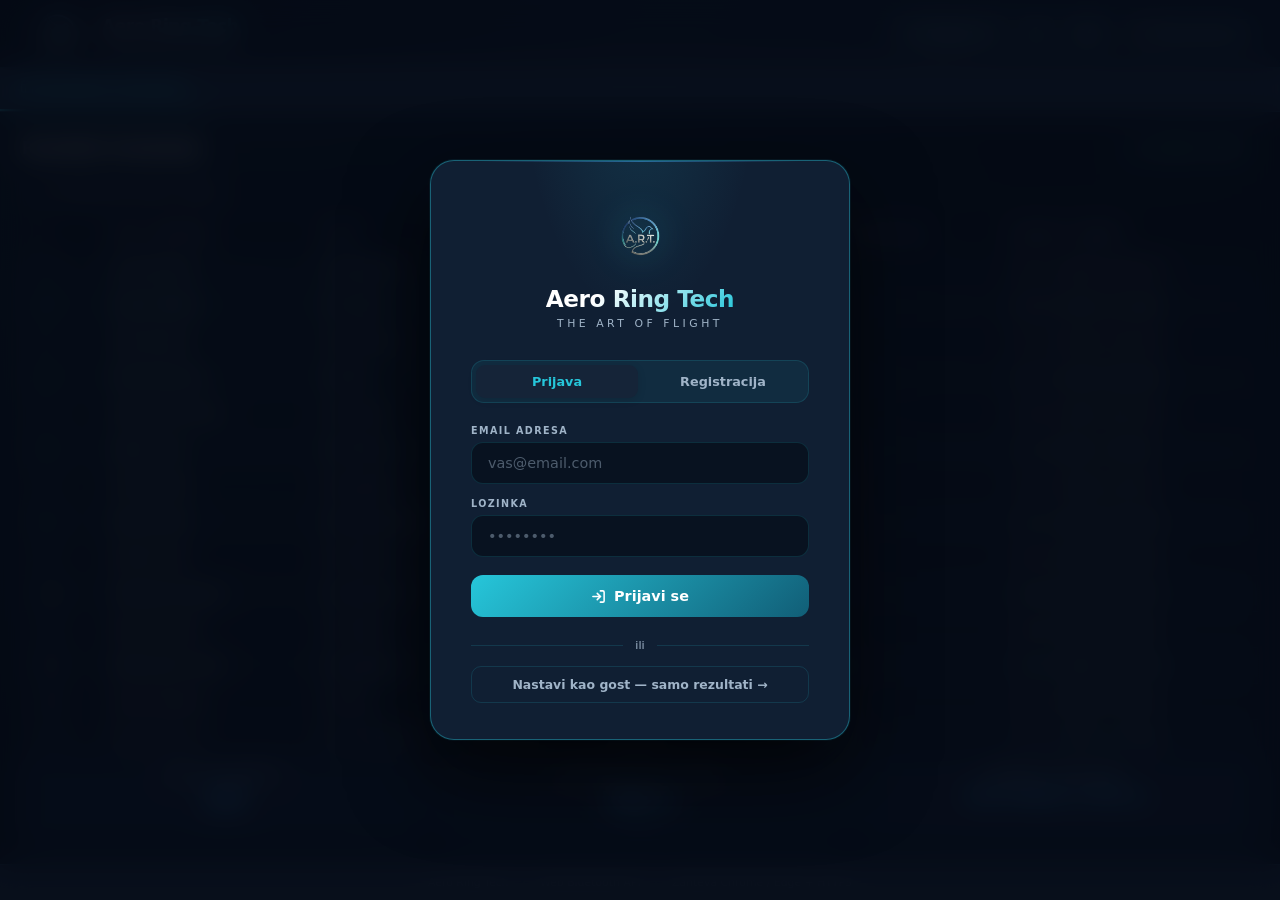
==== index.html @ 532979e4 "Prvi commit cele aplikacije" ====
﻿<!DOCTYPE html>
<html lang="sr" data-theme="dark">
<head>
<meta charset="UTF-8">
<meta name="viewport" content="width=device-width, initial-scale=1.0">
<title>ART - Aero Ring Tech</title>
<link rel="stylesheet" href="css/style.css">
</head>
<body>

<!-- ── HEADER ── -->
<header>
  <div class="brand">
    <img class="brand-logo" src="Logo.png" alt="ART">
    <div class="brand-text">
      <span class="brand-name">Aero Ring Tech</span>
      <span class="brand-sub">The Art of Flight</span>
    </div>
  </div>
  <div class="header-right">
    <!-- User chip (visible when logged in) -->
    <div class="user-chip" id="user-chip" style="display:none">
      <span class="role-badge" id="user-role-badge">admin</span>
      <span class="user-name" id="user-name">Administrator</span>
      <button class="hdr-btn btn-logout" id="btn-logout" title="Odjavi se">
        <svg width="15" height="15" viewBox="0 0 24 24" fill="none" stroke="currentColor" stroke-width="2.5" stroke-linecap="round"><path d="M9 21H5a2 2 0 0 1-2-2V5a2 2 0 0 1 2-2h4"/><polyline points="16 17 21 12 16 7"/><line x1="21" y1="12" x2="9" y2="12"/></svg>
      </button>
    </div>
    <!-- Login button (visible when NOT logged in) -->
    <button class="hdr-btn hdr-btn-login" id="btn-header-login" style="display:none" title="Prijavi se">
      <svg width="14" height="14" viewBox="0 0 24 24" fill="none" stroke="currentColor" stroke-width="2.5" stroke-linecap="round"><path d="M15 3h4a2 2 0 0 1 2 2v14a2 2 0 0 1-2 2h-4"/><polyline points="10 17 15 12 10 7"/><line x1="15" y1="12" x2="3" y2="12"/></svg>
      <span>Prijavi se</span>
    </button>
    <button class="hdr-btn" id="btn-theme" title="Toggle theme">
      <svg id="ico-moon" width="16" height="16" viewBox="0 0 24 24" fill="none" stroke="currentColor" stroke-width="2" stroke-linecap="round"><path d="M21 12.79A9 9 0 1 1 11.21 3 7 7 0 0 0 21 12.79z"/></svg>
      <svg id="ico-sun"  width="16" height="16" viewBox="0 0 24 24" fill="none" stroke="currentColor" stroke-width="2" stroke-linecap="round" style="display:none"><circle cx="12" cy="12" r="5"/><line x1="12" y1="1" x2="12" y2="3"/><line x1="12" y1="21" x2="12" y2="23"/><line x1="4.22" y1="4.22" x2="5.64" y2="5.64"/><line x1="18.36" y1="18.36" x2="19.78" y2="19.78"/><line x1="1" y1="12" x2="3" y2="12"/><line x1="21" y1="12" x2="23" y2="12"/><line x1="4.22" y1="19.78" x2="5.64" y2="18.36"/><line x1="18.36" y1="5.64" x2="19.78" y2="4.22"/></svg>
    </button>
    <button class="hdr-btn" id="btn-lang">EN</button>
    <div class="status-badge">
      <div class="dot" id="dot"></div>
      <span id="status-txt"></span>
    </div>
  </div>
</header>

<!-- ── NAV ── -->
<nav>
  <button class="nav-tab active" data-page="tracking">
    <svg width="15" height="15" viewBox="0 0 24 24" fill="none" stroke="currentColor" stroke-width="2" stroke-linecap="round"><polyline points="22 12 18 12 15 21 9 3 6 12 2 12"/></svg>
    <span class="nav-txt" data-i18n="navTracking"></span>
  </button>
  <button class="nav-tab" data-page="device">
    <svg width="15" height="15" viewBox="0 0 24 24" fill="none" stroke="currentColor" stroke-width="2" stroke-linecap="round"><path d="M6.5 6.5l11 11M6.5 17.5l11-11"/><path d="M12 2C6.48 2 2 6.48 2 12s4.48 10 10 10 10-4.48 10-10S17.52 2 12 2z" stroke-dasharray="2 2"/><path d="M4.93 4.93l14.14 14.14" style="display:none"/><path d="M8 3.93A9 9 0 0 1 20.07 16M15.73 20.56A9 9 0 0 1 3.44 8.27"/></svg>
    <span class="nav-txt" data-i18n="navDevice"></span>
  </button>
  <button class="nav-tab" data-page="rings">
    <svg width="15" height="15" viewBox="0 0 24 24" fill="none" stroke="currentColor" stroke-width="2" stroke-linecap="round"><circle cx="12" cy="12" r="9"/><circle cx="12" cy="12" r="3"/></svg>
    <span class="nav-txt" data-i18n="navRings"></span>
  </button>
  <button class="nav-tab" data-page="results">
    <svg width="15" height="15" viewBox="0 0 24 24" fill="none" stroke="currentColor" stroke-width="2" stroke-linecap="round"><rect x="3" y="3" width="18" height="18" rx="2"/><line x1="3" y1="9" x2="21" y2="9"/><line x1="9" y1="9" x2="9" y2="21"/></svg>
    <span class="nav-txt" data-i18n="navResults"></span>
  </button>
</nav>

<!-- ── PAGES ── -->
<div id="pages">

  <!-- PAGE 1: TRACKING -->
  <div class="page active" id="page-tracking">
    <div class="tracking-layout">
      <aside class="tracking-aside">
        <div>
          <div class="lbl" data-i18n="lblHeight"></div>
          <div class="height-card">
            <div class="h-num" id="h-val">—</div>
            <div class="h-unit" data-i18n="lblMeters"></div>
          </div>
        </div>
        <div>
          <div class="lbl" data-i18n="lblStats"></div>
          <div class="stats-row">
            <div class="stat-box"><div class="stat-label" data-i18n="lblMax"></div><div class="stat-val hi" id="max-val">—</div></div>
            <div class="stat-box"><div class="stat-label" data-i18n="lblMin"></div><div class="stat-val lo" id="min-val">—</div></div>
          </div>
        </div>
        <div class="controls-section">
          <div class="lbl" data-i18n="lblConn"></div>
          <div class="controls">
            <div class="no-ble-warn" id="no-ble-warn"></div>
            <button class="btn-connect" id="btn-connect">
              <svg width="15" height="15" viewBox="0 0 24 24" fill="none" stroke="currentColor" stroke-width="2.5" stroke-linecap="round"><path d="M8 6L4 10l4 4M16 6l4 4-4 4M14 4l-4 16"/></svg>
              <span data-i18n="btnConnect"></span>
            </button>
            <button class="btn-disconnect" id="btn-disconnect" style="display:none">
              <svg width="13" height="13" viewBox="0 0 24 24" fill="none" stroke="currentColor" stroke-width="2.5" stroke-linecap="round"><line x1="18" y1="6" x2="6" y2="18"/><line x1="6" y1="6" x2="18" y2="18"/></svg>
              <span data-i18n="btnDisconnect"></span>
            </button>
            <button class="btn-sim" id="btn-sim">
              <svg id="sim-ico-play" width="13" height="13" viewBox="0 0 24 24" fill="none" stroke="currentColor" stroke-width="2" stroke-linecap="round"><polygon points="5 3 19 12 5 21 5 3"/></svg>
              <svg id="sim-ico-stop" width="13" height="13" viewBox="0 0 24 24" fill="none" stroke="currentColor" stroke-width="2.5" stroke-linecap="round" style="display:none"><rect x="6" y="4" width="4" height="16"/><rect x="14" y="4" width="4" height="16"/></svg>
              <span id="sim-btn-txt" data-i18n="btnSimStart"></span>
            </button>
            <button class="btn-reset" id="btn-reset" data-i18n="btnReset"></button>
          </div>
        </div>
        <div class="cfg-section">
          <div class="lbl" data-i18n="lblBLECfg"></div>
          <div class="cfg-block">
            <div class="cfg-field"><label>Service UUID</label><input id="cfg-svc" value="0000fff0-0000-1000-8000-00805f9b34fb" spellcheck="false"></div>
            <div class="cfg-field"><label>Characteristic UUID</label><input id="cfg-char" value="0000fff1-0000-1000-8000-00805f9b34fb" spellcheck="false"></div>
            <div class="cfg-field">
              <label data-i18n="lblDataFmt"></label>
              <select id="cfg-fmt">
                <option value="float32"   data-i18n="fmtFloat32"></option>
                <option value="uint16_cm" data-i18n="fmtUint16cm"></option>
                <option value="uint16_m"  data-i18n="fmtUint16m"></option>
                <option value="text"      data-i18n="fmtText"></option>
                <option value="json"      data-i18n="fmtJSON"></option>
              </select>
            </div>
          </div>
        </div>
      </aside>
      <div class="graph-panel">
        <div class="graph-hdr">
          <div class="lbl" style="margin:0" data-i18n="lblGraphTitle"></div>
          <div class="graph-meta">
            <span id="graph-legend" class="graph-legend"></span>
            <span id="pts-count"></span>
          </div>
        </div>
        <div class="graph-wrap"><canvas id="graph"></canvas></div>
      </div>
    </div>
  </div>

  <!-- PAGE 2: DEVICE -->
  <div class="page" id="page-device">
    <div class="page-scroll">
      <div class="page-inner">
        <div class="page-title" data-i18n="p2Title"></div>
        <div class="device-hero">
          <div class="device-img-wrap">
            <img class="device-img" src="Baza.png" alt="ART Base Device" onerror="this.style.display='none';this.parentElement.innerHTML+='<div style=\'color:var(--muted);font-size:.85rem\'>Baza.png</div>'">
          </div>
          <div class="device-status-row">
            <div class="dot" id="dot2"></div>
            <span id="p2-status-txt"></span>
          </div>
          <div class="device-conn-btns">
            <button class="dev-btn dev-btn-primary" id="p2-btn-connect">
              <svg width="15" height="15" viewBox="0 0 24 24" fill="none" stroke="currentColor" stroke-width="2.5" stroke-linecap="round"><path d="M8 6L4 10l4 4M16 6l4 4-4 4M14 4l-4 16"/></svg>
              <span data-i18n="btnConnect"></span>
            </button>
            <button class="dev-btn dev-btn-danger" id="p2-btn-disconnect" style="display:none">
              <svg width="13" height="13" viewBox="0 0 24 24" fill="none" stroke="currentColor" stroke-width="2.5" stroke-linecap="round"><line x1="18" y1="6" x2="6" y2="18"/><line x1="6" y1="6" x2="18" y2="18"/></svg>
              <span data-i18n="btnDisconnect"></span>
            </button>
          </div>
          <div class="no-ble-warn" id="p2-no-ble" style="width:100%;max-width:400px;text-align:center;"></div>
        </div>
        <div class="lbl" data-i18n="p2DevInfo"></div>
        <div class="info-grid">
          <div class="info-card">
            <div class="info-card-label" data-i18n="p2DevName"></div>
            <div class="info-card-val" id="dev-name">—</div>
          </div>
          <div class="info-card">
            <div class="info-card-label" data-i18n="p2Signal"></div>
            <div class="signal-bars" id="dev-signal">
              <div class="bar" style="height:5px"></div>
              <div class="bar" style="height:9px"></div>
              <div class="bar" style="height:13px"></div>
              <div class="bar" style="height:17px"></div>
            </div>
            <div style="font-size:.72rem;color:var(--muted);margin-top:4px" id="dev-signal-txt">—</div>
          </div>
          <div class="info-card">
            <div class="info-card-label" data-i18n="p2Battery"></div>
            <div class="info-card-val" id="dev-battery">—</div>
          </div>
        </div>
      </div>
    </div>
  </div>

  <!-- PAGE 3: RINGS -->
  <div class="page" id="page-rings">
    <div class="rings-layout">
      <!-- LEFT: reader + form -->
      <div class="rings-left">
        <div class="lbl" data-i18n="p3ReadSection"></div>
        <div class="ring-reader">
          <div class="ring-anim" id="ring-anim"><img src="Prsten.png" alt="prsten" style="width:48px;height:48px;object-fit:contain;"></div>
          <div class="ring-id-box" id="ring-id-display">— — —</div>
          <button class="dev-btn dev-btn-primary" id="btn-read-ring" style="padding:9px 20px;font-size:.82rem">
            <svg width="14" height="14" viewBox="0 0 24 24" fill="none" stroke="currentColor" stroke-width="2.5" stroke-linecap="round"><circle cx="11" cy="11" r="8"/><line x1="21" y1="21" x2="16.65" y2="16.65"/></svg>
            <span data-i18n="p3ReadBtn"></span>
          </button>
        </div>
        <div class="lbl" data-i18n="p3FormSection"></div>
        <div class="form-block">
          <div class="form-row"><label data-i18n="p3FirstName"></label><input id="ring-first" type="text"></div>
          <div class="form-row"><label data-i18n="p3LastName"></label><input id="ring-last" type="text"></div>
          <div class="form-row"><label data-i18n="p3Club"></label><input id="ring-club" type="text"></div>
          <button class="btn-save-ring" id="btn-save-ring" disabled>
            <span data-i18n="p3SaveBtn"></span>
          </button>
        </div>
      </div>
      <!-- RIGHT: list -->
      <div class="rings-right">
        <div class="lbl" data-i18n="p3ListSection"></div>
        <div class="rings-table-wrap">
          <table class="data-table" id="rings-table">
            <thead>
              <tr>
                <th data-i18n="p3ColID"></th>
                <th data-i18n="p3ColName"></th>
                <th data-i18n="p3ColClub"></th>
                <th data-i18n="p3ColTime"></th>
              </tr>
            </thead>
            <tbody id="rings-tbody"></tbody>
          </table>
        </div>
      </div>
    </div>
  </div>

  <!-- PAGE 4: RESULTS -->
  <div class="page" id="page-results">
    <div class="results-layout">
      <div class="results-toolbar">
        <span class="results-title" data-i18n="p4Title"></span>
        <button class="toolbar-btn tbtn-add" id="btn-add-result">
          <svg width="14" height="14" viewBox="0 0 24 24" fill="none" stroke="currentColor" stroke-width="2.5" stroke-linecap="round"><line x1="12" y1="5" x2="12" y2="19"/><line x1="5" y1="12" x2="19" y2="12"/></svg>
          <span data-i18n="p4Add"></span>
        </button>
        <button class="toolbar-btn tbtn-csv" id="btn-export-csv">
          <svg width="14" height="14" viewBox="0 0 24 24" fill="none" stroke="currentColor" stroke-width="2.5" stroke-linecap="round"><path d="M21 15v4a2 2 0 0 1-2 2H5a2 2 0 0 1-2-2v-4"/><polyline points="7 10 12 15 17 10"/><line x1="12" y1="15" x2="12" y2="3"/></svg>
          <span data-i18n="p4Export"></span>
        </button>
        <button class="toolbar-btn tbtn-del" id="btn-del-results">
          <svg width="14" height="14" viewBox="0 0 24 24" fill="none" stroke="currentColor" stroke-width="2.5" stroke-linecap="round"><polyline points="3 6 5 6 21 6"/><path d="M19 6l-1 14a2 2 0 0 1-2 2H8a2 2 0 0 1-2-2L5 6"/><path d="M10 11v6M14 11v6"/></svg>
          <span data-i18n="p4DeleteAll"></span>
        </button>
      </div>
      <div class="results-controls">
        <div class="res-search-wrap">
          <svg class="res-search-icon" width="15" height="15" viewBox="0 0 24 24" fill="none" stroke="currentColor" stroke-width="2.2" stroke-linecap="round" stroke-linejoin="round"><circle cx="11" cy="11" r="8"/><line x1="21" y1="21" x2="16.65" y2="16.65"/></svg>
          <input class="res-search-input" id="res-search" type="text" autocomplete="off" spellcheck="false" data-i18n-ph="p4SearchPlaceholder">
          <button class="res-search-clear" id="res-search-clear">✕</button>
        </div>
        <div class="res-sort-pills">
          <button class="sort-pill" data-qsort="newest" data-i18n="p4SortNewest"></button>
          <button class="sort-pill" data-qsort="longest" data-i18n="p4SortLongest"></button>
          <button class="sort-pill" data-qsort="highest" data-i18n="p4SortHighest"></button>
        </div>
      </div>
      <div class="tbl-wrap">
        <table class="results-table" id="results-table">
          <thead>
            <tr>
              <th data-i18n="p4ColNum"></th>
              <th class="sortable" data-sort="name" data-i18n="p4ColName"></th>
              <th class="sortable" data-sort="club" data-i18n="p4ColClub"></th>
              <th class="sortable" data-sort="duration" data-i18n="p4ColDuration"></th>
              <th class="sortable" data-sort="maxH" data-i18n="p4ColMaxH"></th>
              <th class="sortable" data-sort="avgH" data-i18n="p4ColAvgH"></th>
              <th class="sortable" data-sort="datetime" data-i18n="p4ColDT"></th>
              <th></th>
            </tr>
          </thead>
          <tbody id="results-tbody"></tbody>
        </table>
      </div>
      <div class="summary-strip">
        <div class="sum-card"><div class="sum-label" data-i18n="p4Total"></div><div class="sum-val" id="sum-total">0</div></div>
        <div class="sum-card"><div class="sum-label" data-i18n="p4AvgMax"></div><div class="sum-val" id="sum-avg">—</div><div class="sum-sub">m</div></div>
        <div class="sum-card"><div class="sum-label" data-i18n="p4Best"></div><div class="sum-val" id="sum-best" style="font-size:.95rem">—</div></div>
      </div>
    </div>
  </div>

</div><!-- /#pages -->

<!-- ── FOOTER ── -->
<footer>
  <span>Aero Ring Tech</span><span>·</span>
  <span>Web Bluetooth API</span><span>·</span>
  <span data-i18n="footerReq"></span>
</footer>

<!-- ── MODAL: Add Result ── -->
<div class="modal-overlay" id="modal">
  <div class="modal-box">
    <div class="modal-title" data-i18n="modalTitle"></div>
    <div class="modal-fields">
      <div class="modal-row"><label data-i18n="p4ColName"></label><input id="m-name" type="text"></div>
      <div class="modal-row"><label data-i18n="p4ColClub"></label><input id="m-club" type="text"></div>
      <div class="modal-row"><label data-i18n="modalDuration"></label><input id="m-dur" type="text" placeholder="00:00:00"></div>
      <div class="modal-row"><label data-i18n="p4ColMaxH"></label><input id="m-max" type="number" step="0.1" min="0"></div>
      <div class="modal-row"><label data-i18n="p4ColAvgH"></label><input id="m-avg" type="number" step="0.1" min="0"></div>
    </div>
    <div class="modal-btns">
      <button class="modal-cancel" id="modal-cancel" data-i18n="modalCancel"></button>
      <button class="modal-save"   id="modal-save"   data-i18n="modalSave"></button>
    </div>
  </div>
</div>

<div id="toast"></div>

<!-- ── LOGIN OVERLAY ── -->
<div class="login-overlay" id="login-overlay">
  <div class="login-card">
    <img class="login-logo" src="Logo.png" alt="ART Logo">
    <div class="login-brand">Aero Ring Tech</div>
    <div class="login-tagline">The Art of Flight</div>

    <!-- ── Tab switcher ── -->
    <div class="login-tabs" role="tablist">
      <button class="login-tab active" id="tab-login"    data-tab="login"    role="tab" data-i18n="tabLogin">Prijava</button>
      <button class="login-tab"        id="tab-register" data-tab="register" role="tab" data-i18n="tabRegister">Registracija</button>
    </div>

    <!-- ── LOGIN FORM ── -->
    <form id="login-form" class="login-form tab-pane active" autocomplete="on" novalidate>
      <div class="login-field">
        <label for="login-email" data-i18n="fldEmail">Email adresa</label>
        <input type="email" id="login-email" placeholder="vas@email.com" autocomplete="email" required>
      </div>
      <div class="login-field">
        <label for="login-pass" data-i18n="fldPassword">Lozinka</label>
        <input type="password" id="login-pass" placeholder="••••••••" autocomplete="current-password" required>
      </div>
      <div class="login-msg login-error" id="login-error"></div>
      <button type="submit" class="login-submit" id="login-btn">
        <svg width="15" height="15" viewBox="0 0 24 24" fill="none" stroke="currentColor" stroke-width="2.5" stroke-linecap="round"><path d="M15 3h4a2 2 0 0 1 2 2v14a2 2 0 0 1-2 2h-4"/><polyline points="10 17 15 12 10 7"/><line x1="15" y1="12" x2="3" y2="12"/></svg>
        <span data-i18n="btnLogin">Prijavi se</span>
      </button>
    </form>

    <!-- ── REGISTER FORM ── -->
    <form id="register-form" class="login-form tab-pane" autocomplete="on" novalidate>
      <div class="login-field">
        <label for="reg-name" data-i18n="fldFullName">Ime i prezime</label>
        <input type="text" id="reg-name" autocomplete="name" required>
      </div>
      <div class="login-field">
        <label for="reg-email" data-i18n="fldEmail">Email adresa</label>
        <input type="email" id="reg-email" autocomplete="email" required>
      </div>
      <div class="reg-fields-row">
        <div class="login-field">
          <label for="reg-pass" data-i18n="fldPassword">Lozinka</label>
          <input type="password" id="reg-pass" autocomplete="new-password" required>
        </div>
        <div class="login-field">
          <label for="reg-confirm" data-i18n="fldConfirm">Potvrda lozinke</label>
          <input type="password" id="reg-confirm" autocomplete="new-password" required>
        </div>
      </div>
      <div class="login-field">
        <label for="reg-club" data-i18n="fldClub">Naziv kluba <span class="opt-tag" data-i18n="fldOptional">(opciono)</span></label>
        <input type="text" id="reg-club" autocomplete="organization">
      </div>
      <div class="login-field">
        <label for="reg-role" data-i18n="fldRole">Uloga</label>
        <select id="reg-role" class="login-select">
          <option value="admin"  data-i18n="roleAdmin">Administrator</option>
          <option value="club"   data-i18n="roleClub">Klub</option>
          <option value="viewer" data-i18n="roleViewer" selected>Gledalac</option>
        </select>
      </div>
      <div class="login-msg login-error"   id="reg-error"></div>
      <div class="login-msg login-success" id="reg-success"></div>
      <button type="submit" class="login-submit" id="reg-btn">
        <svg width="15" height="15" viewBox="0 0 24 24" fill="none" stroke="currentColor" stroke-width="2.5" stroke-linecap="round"><path d="M16 21v-2a4 4 0 0 0-4-4H6a4 4 0 0 0-4 4v2"/><circle cx="9" cy="7" r="4"/><line x1="19" y1="8" x2="19" y2="14"/><line x1="22" y1="11" x2="16" y2="11"/></svg>
        <span data-i18n="btnRegister">Registruj se</span>
      </button>
    </form>

    <div class="login-divider"><span data-i18n="dividerOr">ili</span></div>
    <button class="login-guest-btn" id="login-guest">
      <span data-i18n="btnGuest">Nastavi kao gost — samo rezultati →</span>
    </button>
  </div>
</div>

<!-- ── MODAL: Detail View ── -->
<div class="modal-overlay" id="detail-modal">
  <div class="modal-box detail-modal-box">
    <div class="detail-hdr">
      <div class="detail-hdr-left">
        <div class="det-name" id="det-competitor">—</div>
        <div class="det-club" id="det-club">—</div>
      </div>
      <div class="detail-hdr-right">
        <div class="det-dt" id="det-datetime">—</div>
        <button class="btn-detail-close" id="btn-detail-close">✕</button>
      </div>
    </div>
    <div class="detail-chart-section">
      <div class="detail-chart-title" data-i18n="detChartTitle">Altitude Profile — Full Flight</div>
      <div class="detail-chart-wrap"><canvas id="detail-chart"></canvas></div>
    </div>
    <div class="detail-tbl-section">
      <div class="detail-tbl-title" data-i18n="detPigeonsTitle">Race Participants</div>
      <div class="tbl-wrap">
        <table class="detail-table">
          <thead><tr>
            <th data-i18n="detColName">Pigeon</th>
            <th data-i18n="detColDuration">Duration</th>
            <th data-i18n="detColAbove800">Time Above 800m</th>
            <th data-i18n="detColMaxH">Max Altitude (m)</th>
            <th data-i18n="detColValid">Valid Flight</th>
          </tr></thead>
          <tbody id="detail-tbody"></tbody>
        </table>
      </div>
    </div>
  </div>
</div>

<script src="js/auth.js"></script>
<script src="js/app.js"></script>
</body>
</html>
---- css/style.css ----
*, *::before, *::after { margin:0; padding:0; box-sizing:border-box; }

/* ══════════════════════════════════════════
   DESIGN TOKENS — LIGHT (Default / :root)
══════════════════════════════════════════*/
:root {
  /* ── SEMANTIC COLOR TOKENS ── */
  --color-bg-base:          #F8FAFC;
  --color-bg-panel:         #FFFFFF;
  --color-bg-hover:         #E2E8F0;
  --color-accent-primary:   #26C6DA;
  --color-accent-secondary: #42A5F5;
  --color-accent-tertiary:  #1E3A8A;
  --color-text-main:        #0F172A;
  --color-text-muted:       #64748B;
  --color-text-inactive:    #94A3B8;

  /* ── INTERNAL ALIASES (mapped from semantic tokens) ── */
  --bg:           var(--color-bg-base);
  --bg2:          #EBF4FE;
  --surface:      var(--color-bg-hover);
  --surface2:     #F0F9FF;
  --card:         rgba(255,255,255,0.95);
  --card-solid:   var(--color-bg-panel);
  --card2:        #F0F9FF;
  --border:       rgba(38,198,218,0.20);
  --border-h:     rgba(38,198,218,0.50);
  --accent:       var(--color-accent-primary);
  --accent2:      var(--color-accent-secondary);
  --teal:         var(--color-accent-primary);
  --teal2:        var(--color-accent-tertiary);
  --a-glow:       rgba(38,198,218,0.14);
  --a-glow2:      rgba(38,198,218,0.06);
  --text:         var(--color-text-main);
  --muted:        var(--color-text-muted);
  --green:        #059669;
  --green-g:      rgba(5,150,105,0.18);
  --red:          #dc2626;
  --orange:       #ea580c;
  --footer-txt:   rgba(100,116,139,0.65);
  --shadow:       rgba(0,0,0,0.08);
  --card-shadow:  0 4px 6px rgba(0,0,0,0.05);
  --inp-shadow:   0 0 0 2px rgba(38,198,218,0.25);
  --hdr-bg:       linear-gradient(135deg,var(--color-bg-hover) 0%,#DBEAFE 50%,var(--color-bg-base) 100%);
  --hdr-border:   rgba(38,198,218,0.25);
  --graph-text:   #475569;
  --graph-grid:   rgba(38,198,218,0.10);
  --graph-axis:   rgba(38,198,218,0.22);
  --graph-xlbl:   var(--color-text-muted);
  --graph-empty:  rgba(100,116,139,0.35);
  --table-head:   rgba(248,250,252,0.98);
  --table-alt:    rgba(38,198,218,0.025);
  --table-hover:  rgba(38,198,218,0.07);
  --inp-bg:       rgba(255,255,255,0.95);

  /* ── CONDITIONAL EFFECTS — light = clean drop-shadows, no glows ── */
  --panel-inner-glow:  none;
  --body-radial-glows: none;
  --h-num-shadow:      none;
  --sum-val-shadow:    none;
  --ring-id-glow:      none;
  --card-hover-shadow: 0 4px 10px rgba(0,0,0,0.08);
  --btn-primary-glow:  0 4px 14px rgba(30,58,138,0.30), 0 2px 6px rgba(30,58,138,0.15);
  --logo-filter:       drop-shadow(0 1px 4px rgba(38,198,218,0.18));
  --login-logo-filter: drop-shadow(0 1px 6px rgba(38,198,218,0.22));
  --device-img-filter: drop-shadow(0 4px 12px rgba(0,0,0,0.12));
  --ring-drop-filter:  drop-shadow(0 2px 8px rgba(0,0,0,0.12));
  --login-card-shadow: 0 8px 32px rgba(0,0,0,0.12), 0 0 0 1px rgba(38,198,218,0.08);
  --nav-text-glow:     none;
  --nav-svg-glow:      none;
  --hdr-btn-glow:      0 2px 8px rgba(0,0,0,0.06);
}

/* ══════════════════════════════════════════
   DESIGN TOKENS — DARK ([data-theme="dark"])
══════════════════════════════════════════*/
[data-theme="dark"] {
  /* ── SEMANTIC COLOR TOKENS ── */
  --color-bg-base:          #050D18;
  --color-bg-panel:         #101F33;
  --color-bg-hover:         #1C2F46;
  --color-accent-primary:   #26C6DA;
  --color-accent-secondary: #42A5F5;
  --color-accent-tertiary:  #115E77;
  --color-text-main:        #FFFFFF;
  --color-text-muted:       #A0B4C8;
  --color-text-inactive:    #758A9F;

  /* ── INTERNAL ALIASES ── */
  --bg:           var(--color-bg-base);
  --bg2:          #0D1B2C;
  --surface:      var(--color-bg-hover);
  --surface2:     #152438;
  --card:         rgba(16,31,51,0.85);
  --card-solid:   var(--color-bg-panel);
  --card2:        rgba(28,47,70,0.9);
  --border:       rgba(38,198,218,0.15);
  --border-h:     rgba(38,198,218,0.40);
  --accent:       var(--color-accent-primary);
  --accent2:      var(--color-accent-secondary);
  --teal:         var(--color-accent-primary);
  --teal2:        var(--color-accent-tertiary);
  --a-glow:       rgba(38,198,218,0.18);
  --a-glow2:      rgba(38,198,218,0.08);
  --text:         var(--color-text-main);
  --muted:        var(--color-text-muted);
  --green:        #22d3a5;
  --green-g:      rgba(34,211,165,0.25);
  --red:          #f87171;
  --orange:       #fb923c;
  --footer-txt:   rgba(160,180,200,0.45);
  --shadow:       rgba(0,0,0,0.55);
  --card-shadow:  0 4px 24px rgba(38,198,218,0.08);
  --inp-shadow:   0 0 0 2px rgba(38,198,218,0.18);
  --hdr-bg:       linear-gradient(135deg,var(--color-bg-base) 0%,#0D1B2C 50%,#0A1628 100%);
  --hdr-border:   rgba(38,198,218,0.20);
  --graph-text:   var(--color-text-muted);
  --graph-grid:   rgba(38,198,218,0.10);
  --graph-axis:   rgba(38,198,218,0.22);
  --graph-xlbl:   var(--color-text-muted);
  --graph-empty:  rgba(117,138,159,0.30);
  --table-head:   rgba(5,13,24,0.95);
  --table-alt:    rgba(38,198,218,0.025);
  --table-hover:  rgba(38,198,218,0.07);
  --inp-bg:       rgba(5,13,24,0.65);

  /* ── CONDITIONAL EFFECTS — dark = radial glows behind key elements ── */
  --panel-inner-glow:  radial-gradient(ellipse at 50% -10%, rgba(38,198,218,0.14) 0%, transparent 65%);
  --body-radial-glows:
    radial-gradient(ellipse at 15% 25%, rgba(38,198,218,0.05) 0%, transparent 55%),
    radial-gradient(ellipse at 85% 75%, rgba(66,165,245,0.04) 0%, transparent 55%);
  --h-num-shadow:      0 0 30px rgba(38,198,218,0.60), 0 0 60px rgba(38,198,218,0.25);
  --sum-val-shadow:    0 0 18px rgba(38,198,218,0.30);
  --ring-id-glow:      0 0 12px rgba(38,198,218,0.50);
  --card-hover-shadow: 0 4px 28px rgba(38,198,218,0.12);
  --btn-primary-glow:  0 0 20px rgba(38,198,218,0.45), 0 0 40px rgba(38,198,218,0.18);
  --logo-filter:       drop-shadow(0 0 8px rgba(38,198,218,0.30));
  --login-logo-filter: drop-shadow(0 0 18px rgba(38,198,218,0.45));
  --device-img-filter: drop-shadow(0 8px 20px rgba(38,198,218,0.15));
  --ring-drop-filter:  drop-shadow(0 0 6px rgba(38,198,218,0.40));
  --login-card-shadow: 0 32px 80px rgba(0,0,0,0.65), 0 0 0 1px rgba(38,198,218,0.09);
  --nav-text-glow:     0 0 16px rgba(38,198,218,0.50);
  --nav-svg-glow:      drop-shadow(0 0 4px rgba(38,198,218,0.60));
  --hdr-btn-glow:      0 0 14px rgba(38,198,218,0.18);
}

/* ══════════════════════════════════════════
   ANIMATIONS
══════════════════════════════════════════*/
@keyframes appFade  { from{opacity:0} to{opacity:1} }
@keyframes pageIn   { from{opacity:0;transform:translateY(5px)} to{opacity:1;transform:translateY(0)} }
@keyframes blink    { 0%,100%{opacity:1} 50%{opacity:.25} }
@keyframes spin-border { to{transform:rotate(360deg)} }
@keyframes glowPulse { 0%,100%{box-shadow:var(--card-shadow)} 50%{box-shadow:0 4px 32px rgba(38,198,218,0.18)} }

/* ══════════════════════════════════════════
   BASE
══════════════════════════════════════════*/
html,body {
  height:100%;
  background:var(--bg);
  color:var(--text);
  font-family:'Segoe UI',system-ui,-apple-system,sans-serif;
  animation:appFade .35s ease;
}

body {
  display:grid;
  grid-template-rows:64px 48px 1fr 36px;
  overflow:hidden;
  background-image: var(--body-radial-glows);
}

/* smooth theme / lang transitions */
header,nav,aside,.page-scroll,.page-inner,footer,
.height-card,.stat-box,.cfg-block,.graph-wrap,.graph-panel,
.status-badge,.info-card,.ring-reader,.form-block,
.sum-card,.modal-box,.data-table th,.results-table th,
input,select,textarea,.tbl-wrap { transition:background .25s ease,border-color .2s ease,color .2s ease,box-shadow .2s ease; }

/* ══════════════════════════════════════════
   HEADER
══════════════════════════════════════════*/
header {
  display:flex; align-items:center; justify-content:space-between;
  padding:0 20px 0 24px;
  background:var(--hdr-bg);
  border-bottom:1px solid var(--hdr-border);
  position:relative;
}
header::after {
  content:''; position:absolute; bottom:0; left:0; right:0; height:1px;
  background:linear-gradient(90deg,transparent,var(--accent2),transparent);
  opacity:.30;
}
.brand { display:flex; align-items:center; gap:12px; flex-shrink:0; }
.brand-logo { height:62px; width:auto; display:block; filter:var(--logo-filter); }
.brand-text { display:flex; flex-direction:column; gap:2px; }
.brand-name {
  font-weight:800; font-size:1.05rem;
  letter-spacing:-0.02em; line-height:1.2;
  background:linear-gradient(135deg,#94A3B8 30%,var(--accent) 100%);
  -webkit-background-clip:text; -webkit-text-fill-color:transparent; background-clip:text;
}
.brand-sub { font-size:.65rem; color:var(--muted); letter-spacing:2px; text-transform:uppercase; }

.header-right { display:flex; align-items:center; gap:9px; }

/* header icon buttons */
.hdr-btn {
  display:flex; align-items:center; justify-content:center;
  border-radius:10px;
  background:var(--a-glow2);
  border:1px solid var(--border);
  color:var(--muted); cursor:pointer; font-family:inherit;
  transition:background .2s ease,color .2s ease,border-color .2s ease,box-shadow .2s ease;
}
.hdr-btn:hover {
  background:var(--a-glow); color:var(--accent);
  border-color:var(--border-h); box-shadow:var(--hdr-btn-glow);
}
.hdr-btn:active { transform:scale(.93); }
#btn-theme { width:36px; height:36px; }
#btn-lang  { height:36px; padding:0 13px; font-size:.75rem; font-weight:700; letter-spacing:1.5px; }

/* status badge */
.status-badge {
  display:flex; align-items:center; gap:8px; padding:6px 16px;
  background:var(--a-glow2);
  border-radius:999px; border:1px solid var(--border);
  font-size:.78rem; color:var(--muted); user-select:none;
  backdrop-filter:blur(6px);
}
.dot {
  width:8px; height:8px; border-radius:50%; background:var(--red);
  flex-shrink:0; transition:background .4s,box-shadow .4s;
}
.dot.on {
  background:var(--green);
  box-shadow:0 0 0 3px var(--green-g),0 0 10px var(--green);
  animation:blink 2.5s ease-in-out infinite;
}

/* ══════════════════════════════════════════
   NAVIGATION
══════════════════════════════════════════*/
nav {
  display:flex; align-items:stretch;
  background:var(--surface);
  border-bottom:1px solid var(--border);
  overflow-x:auto; scrollbar-width:none;
}
nav::-webkit-scrollbar { display:none; }
.nav-tab {
  display:flex; align-items:center; gap:7px;
  padding:0 20px; border:none; background:transparent;
  color:var(--muted); font-size:.82rem; font-weight:600;
  cursor:pointer; white-space:nowrap; font-family:inherit;
  transition:color .2s ease,text-shadow .2s ease;
  border-bottom:2px solid transparent; position:relative;
}
.nav-tab svg { flex-shrink:0; transition:filter .2s ease; }
.nav-tab:hover {
  color:var(--accent);
  text-shadow:var(--nav-text-glow);
}
.nav-tab:hover svg { filter:var(--nav-svg-glow); }
.nav-tab.active {
  color:var(--accent);
  border-bottom-color:var(--accent);
  text-shadow:var(--nav-text-glow);
}
.nav-tab.active svg { filter:var(--nav-svg-glow); }

/* ══════════════════════════════════════════
   PAGES
══════════════════════════════════════════*/
#pages { overflow:hidden; }
.page { display:none; height:100%; }
.page.active { display:flex; flex-direction:column; animation:pageIn .22s ease; }
#page-tracking.active { overflow:hidden; }

/* ── SECTION LABEL ── */
.lbl {
  font-size:.62rem; font-weight:700; text-transform:uppercase;
  letter-spacing:2.5px; color:var(--muted); margin-bottom:3px; padding-left:1px;
}

/* ══════════════════════════════════════════
   PAGE 1 — TRACKING
══════════════════════════════════════════*/
.tracking-layout {
  display:grid; grid-template-columns:278px 1fr;
  height:100%; overflow:hidden;
}
.tracking-aside {
  display:flex; flex-direction:column; gap:14px; padding:16px;
  background:var(--surface);
  border-right:1px solid var(--border);
  overflow-y:auto; scrollbar-width:thin; scrollbar-color:var(--border) transparent;
}

/* height display card */
.height-card {
  background:var(--card);
  border:1px solid var(--border);
  border-radius:16px;
  padding:22px 16px 18px; text-align:center;
  position:relative; overflow:hidden;
  backdrop-filter:blur(10px);
  box-shadow:var(--card-shadow);
}
.height-card::before {
  content:''; position:absolute; inset:0; pointer-events:none;
  background:var(--panel-inner-glow);
}
.height-card::after {
  content:''; position:absolute; top:0; left:10%; right:10%; height:1px;
  background:linear-gradient(90deg,transparent,var(--accent2),transparent); opacity:.35;
}
.h-num {
  font-size:4.8rem; font-weight:800; line-height:1;
  color:var(--accent2);
  text-shadow:var(--h-num-shadow);
  font-variant-numeric:tabular-nums; letter-spacing:-0.03em;
}
.h-unit { font-size:.72rem; color:var(--muted); margin-top:6px; letter-spacing:3px; text-transform:uppercase; }

/* stats */
.stats-row { display:grid; grid-template-columns:1fr 1fr; gap:9px; }
.stat-box {
  background:var(--card); border:1px solid var(--border); border-radius:12px;
  padding:11px 12px; text-align:center;
  backdrop-filter:blur(10px); box-shadow:var(--card-shadow);
}
.stat-label { font-size:.58rem; font-weight:700; text-transform:uppercase; letter-spacing:1.5px; color:var(--muted); margin-bottom:5px; }
.stat-val { font-size:1.2rem; font-weight:800; font-variant-numeric:tabular-nums; letter-spacing:-0.02em; }
.stat-val.hi { color:var(--red); }
.stat-val.lo { color:var(--green); }

/* sidebar buttons */
.controls { display:flex; flex-direction:column; gap:8px; }
.controls button {
  display:flex; align-items:center; justify-content:center; gap:8px;
  padding:10px 16px; border:none; border-radius:12px;
  font-size:.84rem; font-weight:600; cursor:pointer;
  width:100%; font-family:inherit;
  transition:box-shadow .2s ease,transform .1s ease,background .2s ease,filter .15s;
}
.controls button:active { transform:scale(.97); }

.btn-connect {
  background:linear-gradient(135deg,var(--teal) 0%,var(--teal2) 100%);
  color:#fff; border:none;
}
.btn-connect:hover {
  box-shadow:var(--btn-primary-glow);
  transform:translateY(-1px);
}
.btn-connect:disabled { opacity:.4; cursor:not-allowed; transform:none!important; box-shadow:none; }

.btn-disconnect {
  background:transparent; color:var(--red);
  border:1px solid rgba(248,113,113,0.35);
}
.btn-disconnect:hover { background:rgba(248,113,113,0.1); border-color:var(--red); }

.btn-sim {
  background:transparent; color:var(--orange);
  border:1px solid rgba(251,146,60,0.35); font-size:.8rem;
}
.btn-sim:hover { background:rgba(251,146,60,0.1); border-color:var(--orange); }
.btn-sim.active { background:rgba(251,146,60,0.12); box-shadow:0 0 14px rgba(251,146,60,0.2); }

.btn-reset {
  background:transparent; color:var(--muted);
  border:1px solid var(--border); font-size:.78rem;
}
.btn-reset:hover { background:var(--a-glow2); color:var(--text); border-color:var(--border-h); }

/* no-BLE warning */
.no-ble-warn { display:none; padding:10px 13px; background:rgba(251,146,60,.07); border:1px solid rgba(251,146,60,.3); border-radius:10px; font-size:.73rem; color:#fdba74; line-height:1.5; }

/* config block */
.cfg-block {
  background:var(--card); border:1px solid var(--border); border-radius:12px;
  padding:12px 13px; display:flex; flex-direction:column; gap:10px;
  backdrop-filter:blur(10px); box-shadow:var(--card-shadow);
}
.cfg-field label { display:block; font-size:.6rem; color:var(--muted); margin-bottom:4px; font-weight:700; text-transform:uppercase; letter-spacing:1.2px; }
.cfg-field input,.cfg-field select {
  width:100%; background:var(--inp-bg); border:1px solid var(--border);
  border-radius:8px; padding:7px 10px; color:var(--text);
  font-size:.73rem; font-family:'Consolas','Courier New',monospace;
  transition:border-color .2s,box-shadow .2s;
}
.cfg-field input:focus,.cfg-field select:focus { outline:none; border-color:var(--accent); box-shadow:var(--inp-shadow); }
.cfg-field select option { background:var(--card-solid); color:var(--text); }

/* graph panel */
.graph-panel { display:flex; flex-direction:column; padding:16px 20px; gap:12px; overflow:hidden; }
.graph-hdr { display:flex; align-items:flex-start; justify-content:space-between; flex-shrink:0; flex-wrap:wrap; gap:6px; }
.graph-meta { display:flex; align-items:center; gap:12px; font-size:.74rem; color:var(--muted); flex-wrap:wrap; }
.graph-legend { display:flex; gap:10px; align-items:center; flex-wrap:wrap; }
.leg-item { display:flex; align-items:center; gap:5px; font-size:.72rem; color:var(--muted); white-space:nowrap; }
.leg-swatch { display:inline-block; width:18px; height:2.5px; border-radius:2px; flex-shrink:0; }
.graph-wrap {
  flex:1; position:relative; min-height:0; border-radius:16px; overflow:hidden;
  background:var(--card); border:1px solid var(--border);
  backdrop-filter:blur(10px);
  box-shadow:var(--card-shadow),inset 0 1px 0 rgba(38,198,218,0.06);
}
/* dark-mode radial glow behind the live chart */
.graph-wrap::before {
  content:''; position:absolute; inset:0; pointer-events:none; z-index:0;
  background:var(--panel-inner-glow);
}
.graph-wrap canvas { position:absolute; inset:0; width:100%; height:100%; z-index:1; }

/* ══════════════════════════════════════════
   PAGE 2 — DEVICE
══════════════════════════════════════════*/
.page-scroll { overflow-y:auto; height:100%; }
.page-inner { max-width:820px; margin:0 auto; padding:28px 24px; display:flex; flex-direction:column; gap:22px; }
.page-title { font-size:1.3rem; font-weight:800; letter-spacing:-0.02em; }

.device-hero { display:flex; flex-direction:column; align-items:center; gap:22px; }
.device-img-wrap {
  background:var(--card); border:1px solid var(--border); border-radius:20px;
  padding:28px 40px; display:flex; align-items:center; justify-content:center;
  backdrop-filter:blur(10px); box-shadow:var(--card-shadow);
  position:relative; overflow:hidden;
}
.device-img-wrap::before {
  content:''; position:absolute; inset:0; pointer-events:none;
  background:var(--panel-inner-glow);
}
.device-img { max-height:210px; max-width:100%; object-fit:contain; display:block; filter:var(--device-img-filter); }

.device-status-row { display:flex; align-items:center; gap:12px; font-size:.95rem; }
.device-conn-btns { display:flex; gap:12px; flex-wrap:wrap; justify-content:center; }

.dev-btn {
  display:flex; align-items:center; gap:9px;
  padding:11px 24px; border:none; border-radius:12px;
  font-size:.88rem; font-weight:600; cursor:pointer; font-family:inherit;
  transition:box-shadow .2s ease,transform .1s ease,filter .15s;
}
.dev-btn:active { transform:scale(.96); }
.dev-btn-primary {
  background:linear-gradient(135deg,var(--teal) 0%,var(--teal2) 100%);
  color:#fff;
}
.dev-btn-primary:hover { box-shadow:var(--btn-primary-glow); transform:translateY(-1px); }
.dev-btn-primary:disabled { opacity:.4; cursor:not-allowed; transform:none!important; box-shadow:none; }
.dev-btn-danger { background:transparent; color:var(--red); border:1px solid rgba(248,113,113,0.35); }
.dev-btn-danger:hover { background:rgba(248,113,113,0.1); border-color:var(--red); }

.info-grid { display:grid; grid-template-columns:repeat(3,1fr); gap:14px; }
.info-card {
  background:var(--card); border:1px solid var(--border); border-radius:16px;
  padding:18px 16px; text-align:center;
  backdrop-filter:blur(10px); box-shadow:var(--card-shadow);
  transition:border-color .2s ease,box-shadow .2s ease;
}
.info-card:hover { border-color:var(--border-h); box-shadow:var(--card-hover-shadow); }
.info-card-label { font-size:.6rem; font-weight:700; text-transform:uppercase; letter-spacing:1.8px; color:var(--muted); margin-bottom:10px; }
.info-card-val { font-size:1.15rem; font-weight:700; letter-spacing:-0.02em; }

.signal-bars { display:flex; align-items:flex-end; justify-content:center; gap:4px; height:22px; margin-top:2px; }
.bar { width:6px; border-radius:3px; background:var(--border); transition:background .3s; }
.bar.on { background:var(--green); box-shadow:0 0 6px var(--green); }

/* ══════════════════════════════════════════
   PAGE 3 — RINGS
══════════════════════════════════════════*/
.rings-layout { display:grid; grid-template-columns:345px 1fr; height:100%; overflow:hidden; }
.rings-left {
  display:flex; flex-direction:column; gap:16px; padding:20px;
  background:var(--surface); border-right:1px solid var(--border); overflow-y:auto;
}
.rings-right { display:flex; flex-direction:column; padding:20px; overflow-y:auto; gap:14px; }

.ring-reader {
  background:var(--card); border:1px solid var(--border); border-radius:16px;
  padding:22px 20px; display:flex; flex-direction:column; align-items:center; gap:16px; text-align:center;
  backdrop-filter:blur(10px); box-shadow:var(--card-shadow);
  position:relative; overflow:hidden;
}
/* dark-mode radial glow behind LoRa ring imagery */
.ring-reader::before {
  content:''; position:absolute; inset:0; pointer-events:none;
  background:var(--panel-inner-glow);
}
.ring-anim {
  width:68px; height:68px; border-radius:50%;
  border:3px solid var(--border); display:flex; align-items:center; justify-content:center;
  font-size:2rem; position:relative; z-index:1;
}
.ring-anim img { filter:var(--ring-drop-filter); }
.ring-anim.reading {
  border-color:var(--accent);
  box-shadow:0 0 20px rgba(38,198,218,0.4);
  animation:spin-border 1s linear infinite;
}
.ring-id-box {
  background:var(--inp-bg); border:1px solid var(--border); border-radius:10px;
  padding:10px 20px; font-family:monospace; font-size:1rem; font-weight:700;
  color:var(--accent2); min-width:190px; text-align:center;
  text-shadow:var(--ring-id-glow);
  position:relative; z-index:1;
}
.form-block {
  background:var(--card); border:1px solid var(--border); border-radius:16px;
  padding:16px; display:flex; flex-direction:column; gap:11px;
  backdrop-filter:blur(10px); box-shadow:var(--card-shadow);
}
.form-row { display:flex; flex-direction:column; gap:5px; }
.form-row label { font-size:.62rem; font-weight:700; text-transform:uppercase; letter-spacing:1.3px; color:var(--muted); }
.form-row input {
  background:var(--inp-bg); border:1px solid var(--border); border-radius:9px;
  padding:9px 13px; color:var(--text); font-size:.88rem; font-family:inherit;
  transition:border-color .2s,box-shadow .2s;
}
.form-row input:focus { outline:none; border-color:var(--accent); box-shadow:var(--inp-shadow); }
.btn-save-ring {
  background:linear-gradient(135deg,var(--teal) 0%,var(--teal2) 100%);
  color:#fff; border:none; border-radius:12px; padding:11px;
  font-size:.88rem; font-weight:700; cursor:pointer; font-family:inherit;
  transition:box-shadow .2s,transform .1s;
}
.btn-save-ring:hover { box-shadow:var(--btn-primary-glow); transform:translateY(-1px); }
.btn-save-ring:disabled { opacity:.35; cursor:not-allowed; transform:none; box-shadow:none; }

.rings-table-wrap { flex:1; overflow-y:auto; }
.data-table { width:100%; border-collapse:collapse; font-size:.82rem; }
.data-table th {
  background:var(--table-head); padding:10px 13px; text-align:left;
  font-size:.62rem; font-weight:700; text-transform:uppercase; letter-spacing:1.5px;
  color:var(--muted); border-bottom:1px solid var(--border); position:sticky; top:0; z-index:1;
}
.data-table td { padding:10px 13px; border-bottom:1px solid var(--border); color:var(--text); }
.data-table tr:nth-child(even) td { background:var(--table-alt); }
.data-table tr:hover td { background:var(--table-hover); }
.empty-row td { text-align:center; color:var(--muted); font-style:italic; padding:24px; }
.badge { display:inline-flex; align-items:center; justify-content:center; padding:3px 10px; border-radius:999px; font-size:.68rem; font-weight:700; }
.badge-ring { background:rgba(38,198,218,0.12); color:var(--accent); border:1px solid rgba(38,198,218,0.25); }

/* ══════════════════════════════════════════
   PAGE 4 — RESULTS
══════════════════════════════════════════*/
.results-layout { display:flex; flex-direction:column; height:100%; overflow:hidden; }
.results-toolbar {
  display:flex; align-items:center; gap:10px;
  padding:18px 22px 0; flex-wrap:wrap; flex-shrink:0;
}
.results-title { font-size:1.05rem; font-weight:800; letter-spacing:-0.02em; margin-right:auto; }

.toolbar-btn {
  display:flex; align-items:center; gap:7px;
  padding:9px 16px; border:none; border-radius:10px;
  font-size:.8rem; font-weight:600; cursor:pointer; font-family:inherit;
  transition:box-shadow .2s ease,transform .1s,background .15s;
}
.toolbar-btn:active { transform:scale(.97); }
.tbtn-add { background:linear-gradient(135deg,var(--teal) 0%,var(--teal2) 100%); color:#fff; }
.tbtn-add:hover { box-shadow:var(--btn-primary-glow); transform:translateY(-1px); }
.tbtn-csv { background:transparent; color:var(--green); border:1px solid rgba(34,211,165,0.3); }
.tbtn-csv:hover { background:rgba(34,211,165,0.08); border-color:var(--green); }
.tbtn-del { background:transparent; color:var(--red); border:1px solid rgba(248,113,113,0.3); }
.tbtn-del:hover { background:rgba(248,113,113,0.08); border-color:var(--red); }

/* Search + sort controls ─────────────────────────────────────────────────── */
.results-controls {
  display:flex; align-items:center; gap:10px;
  padding:10px 22px 0; flex-shrink:0; flex-wrap:wrap;
}
.res-search-wrap {
  position:relative; flex:1; min-width:180px; max-width:400px;
  display:flex; align-items:center;
}
.res-search-icon {
  position:absolute; left:11px; top:50%; transform:translateY(-50%);
  color:var(--muted); pointer-events:none;
}
.res-search-input {
  width:100%; background:var(--inp-bg); border:1px solid var(--border);
  border-radius:10px; padding:8px 30px 8px 34px;
  color:var(--text); font-size:.83rem; font-family:inherit;
  transition:border-color .2s, box-shadow .2s;
}
.res-search-input:focus { outline:none; border-color:var(--accent); box-shadow:var(--inp-shadow); }
.res-search-input::placeholder { color:var(--muted); opacity:1; }
.res-search-clear {
  position:absolute; right:8px; top:50%; transform:translateY(-50%);
  background:none; border:none; color:var(--muted); cursor:pointer;
  font-size:.7rem; line-height:1; padding:3px 5px; border-radius:4px;
  display:none; align-items:center; justify-content:center;
  transition:color .15s, background .15s;
}
.res-search-clear:hover { color:var(--text); background:var(--hover); }
.res-sort-pills { display:flex; gap:6px; flex-shrink:0; }
.sort-pill {
  padding:7px 13px; border-radius:20px;
  border:1px solid var(--border); background:transparent;
  color:var(--muted); font-size:.73rem; font-weight:600;
  font-family:inherit; cursor:pointer; white-space:nowrap;
  transition:background .15s, border-color .15s, color .15s, box-shadow .15s;
}
.sort-pill:hover { border-color:var(--border-h); color:var(--text); background:var(--hover); }
.sort-pill.active {
  background:rgba(38,198,218,0.10); border-color:rgba(38,198,218,0.45);
  color:var(--accent); box-shadow:0 0 0 1px rgba(38,198,218,0.15);
}

.tbl-wrap { flex:1; overflow:auto; padding:10px 22px 0; min-height:0; }
.results-table { width:100%; border-collapse:collapse; font-size:.82rem; min-width:700px; }
.results-table th {
  background:var(--table-head); padding:11px 13px; text-align:left;
  font-size:.62rem; font-weight:700; text-transform:uppercase; letter-spacing:1.5px;
  color:var(--muted); border-bottom:1px solid var(--border); position:sticky; top:0; z-index:1; white-space:nowrap;
}
.results-table td { padding:10px 13px; border-bottom:1px solid var(--border); vertical-align:middle; }
.results-table tr:nth-child(even) td { background:var(--table-alt); }
.results-table tr:hover td { background:var(--table-hover); }
.row-del { background:transparent; border:none; color:var(--muted); cursor:pointer; padding:4px 7px; border-radius:6px; font-size:.8rem; transition:color .15s,background .15s; }
.row-del:hover { color:var(--red); background:rgba(248,113,113,0.1); }

.summary-strip { display:grid; grid-template-columns:repeat(3,1fr); gap:13px; padding:14px 22px 18px; flex-shrink:0; }
.sum-card {
  background:var(--card); border:1px solid var(--border); border-radius:14px;
  padding:15px 18px; text-align:center;
  backdrop-filter:blur(10px); box-shadow:var(--card-shadow);
  transition:border-color .2s,box-shadow .2s;
}
.sum-card:hover { border-color:var(--border-h); box-shadow:var(--card-hover-shadow); }
.sum-label { font-size:.6rem; font-weight:700; text-transform:uppercase; letter-spacing:2px; color:var(--muted); margin-bottom:7px; }
.sum-val { font-size:1.35rem; font-weight:800; color:var(--accent2); font-variant-numeric:tabular-nums; letter-spacing:-0.02em; text-shadow:var(--sum-val-shadow); }
.sum-sub { font-size:.72rem; color:var(--muted); margin-top:3px; }

/* ══════════════════════════════════════════
   MODAL
══════════════════════════════════════════*/
.modal-overlay {
  display:none; position:fixed; inset:0; z-index:500;
  background:rgba(5,10,20,0.75); backdrop-filter:blur(8px);
  align-items:center; justify-content:center; padding:20px;
}
.modal-overlay.open { display:flex; animation:appFade .18s ease; }
.modal-box {
  background:var(--card-solid); border:1px solid var(--border);
  border-radius:20px; padding:30px; width:100%; max-width:450px;
  display:flex; flex-direction:column; gap:18px;
  box-shadow:0 24px 70px var(--shadow),0 0 0 1px rgba(38,198,218,0.06);
  position:relative; overflow:hidden;
}
.modal-box::before {
  content:''; position:absolute; top:0; left:10%; right:10%; height:1px;
  background:linear-gradient(90deg,transparent,var(--accent2),transparent); opacity:.35;
}
.modal-title { font-size:1.1rem; font-weight:800; letter-spacing:-0.02em; }
.modal-fields { display:flex; flex-direction:column; gap:11px; }
.modal-row { display:flex; flex-direction:column; gap:5px; }
.modal-row label { font-size:.62rem; font-weight:700; text-transform:uppercase; letter-spacing:1.3px; color:var(--muted); }
.modal-row input {
  background:var(--inp-bg); border:1px solid var(--border); border-radius:9px;
  padding:9px 13px; color:var(--text); font-size:.88rem; font-family:inherit;
  transition:border-color .2s,box-shadow .2s;
}
.modal-row input:focus { outline:none; border-color:var(--accent); box-shadow:var(--inp-shadow); }
.modal-btns { display:flex; gap:10px; justify-content:flex-end; }
.modal-cancel {
  background:transparent; border:1px solid var(--border); border-radius:10px;
  padding:9px 20px; color:var(--muted); font-size:.85rem; font-weight:600;
  cursor:pointer; font-family:inherit; transition:background .2s,color .2s,border-color .2s;
}
.modal-cancel:hover { background:var(--a-glow2); color:var(--text); border-color:var(--border-h); }
.modal-save {
  background:linear-gradient(135deg,var(--teal) 0%,var(--teal2) 100%);
  color:#fff; border:none; border-radius:10px; padding:9px 20px;
  font-size:.85rem; font-weight:700; cursor:pointer; font-family:inherit;
  transition:box-shadow .2s,transform .1s;
}
.modal-save:hover { box-shadow:var(--btn-primary-glow); transform:translateY(-1px); }

/* ══════════════════════════════════════════
   FOOTER
══════════════════════════════════════════*/
footer {
  display:flex; align-items:center; justify-content:center;
  font-size:.68rem; color:var(--footer-txt);
  background:var(--surface); border-top:1px solid var(--border); gap:14px;
}

/* ══════════════════════════════════════════
   TOAST
══════════════════════════════════════════*/
#toast {
  position:fixed; bottom:48px; left:50%;
  transform:translateX(-50%) translateY(10px);
  background:var(--card-solid); border:1px solid var(--border);
  border-radius:12px; padding:10px 20px; font-size:.82rem;
  opacity:0; transition:opacity .22s,transform .22s;
  pointer-events:none; white-space:nowrap; z-index:999;
  backdrop-filter:blur(12px); box-shadow:0 8px 32px var(--shadow);
}
#toast.show  { opacity:1; transform:translateX(-50%) translateY(0); }
#toast.err   { border-color:rgba(248,113,113,.5); color:var(--red); }
#toast.ok    { border-color:rgba(34,211,165,.45); color:var(--green); }
#toast.info  { border-color:rgba(38,198,218,.45); color:var(--accent); }

/* ══════════════════════════════════════════
   SCROLLBARS
══════════════════════════════════════════*/
::-webkit-scrollbar { width:4px; height:4px; }
::-webkit-scrollbar-thumb { background:rgba(38,198,218,0.2); border-radius:3px; }
::-webkit-scrollbar-thumb:hover { background:rgba(38,198,218,0.4); }
::-webkit-scrollbar-track { background:transparent; }

/* ══════════════════════════════════════════
   RESPONSIVE
══════════════════════════════════════════*/
@media (max-width:1024px) {
  .tracking-layout { grid-template-columns:220px 1fr; }
  .info-grid { grid-template-columns:repeat(3,1fr); }
  .rings-layout { grid-template-columns:285px 1fr; }
}

@media (max-width:768px) {
  body { grid-template-rows:54px 44px 1fr 30px; }
  .brand-sub { display:none; }
  .nav-tab { padding:0 12px; font-size:.75rem; gap:5px; }
  .nav-tab .nav-txt { display:none; }

  .tracking-layout { grid-template-columns:1fr; grid-template-rows:auto 1fr; }
  .tracking-aside {
    flex-direction:row; flex-wrap:wrap; padding:10px 14px;
    border-right:none; border-bottom:1px solid var(--border);
    gap:8px; align-items:center; overflow-y:visible; overflow-x:auto;
  }
  .tracking-aside > div { min-width:0; }
  .height-card { padding:10px 14px; }
  .h-num { font-size:2.8rem; }
  .stats-row { gap:6px; }
  .stat-box { padding:8px; }
  .stat-val { font-size:1rem; }
  .tracking-aside .controls-section,
  .tracking-aside .cfg-section { display:none; }

  .info-grid { grid-template-columns:1fr 1fr; }

  .rings-layout { grid-template-columns:1fr; grid-template-rows:auto 1fr; }
  .rings-left { border-right:none; border-bottom:1px solid var(--border); padding:14px; max-height:60vh; }
  .rings-right { padding:14px; }

  .summary-strip { grid-template-columns:1fr 1fr; }
  .results-toolbar { padding:12px 14px 0; gap:7px; }
  .toolbar-btn { padding:8px 12px; font-size:.75rem; }
  .tbl-wrap { padding:10px 14px 0; }
  .modal-box { padding:22px; }
}

@media (max-width:480px) {
  .info-grid { grid-template-columns:1fr; }
  .summary-strip { grid-template-columns:1fr; }
  .brand-name { font-size:.9rem; }
  #btn-lang { padding:0 9px; font-size:.7rem; }
  .status-badge { padding:5px 11px; font-size:.72rem; }
  .h-num { font-size:2.4rem; }
}

/* ══════════════════════════════════════════
   SORT INDICATORS
══════════════════════════════════════════*/
.results-table th.sortable {
  cursor:pointer;
  user-select:none;
}
.results-table th.sortable::after {
  content:' ⇅';
  opacity:.35;
  font-size:.7em;
  margin-left:3px;
}
.results-table th.sortable.sort-asc::after {
  content:' ↑';
  opacity:1;
  color:var(--accent);
}
.results-table th.sortable.sort-desc::after {
  content:' ↓';
  opacity:1;
  color:var(--accent);
}

/* ══════════════════════════════════════════
   LOGIN OVERLAY
══════════════════════════════════════════*/
.login-overlay {
  display:none; position:fixed; inset:0; z-index:1000;
  background:rgba(5,10,20,0.85);
  backdrop-filter:blur(14px);
  align-items:center; justify-content:center; padding:20px;
}
.login-overlay.open { display:flex; animation:appFade .3s ease; }

.login-card {
  background:var(--card-solid);
  border:1px solid var(--border-h);
  border-radius:24px;
  padding:44px 40px 36px;
  width:100%; max-width:420px;
  display:flex; flex-direction:column; align-items:center;
  box-shadow:var(--login-card-shadow);
  position:relative; overflow:hidden;
}
.login-card::before {
  content:''; position:absolute; top:0; left:12%; right:12%; height:1px;
  background:linear-gradient(90deg,transparent,var(--accent2),transparent); opacity:.50;
}
/* dark-mode ambient glow behind logo */
.login-card::after {
  content:''; position:absolute; top:-80px; left:50%; transform:translateX(-50%);
  width:260px; height:260px;
  background:var(--panel-inner-glow);
  pointer-events:none;
}

.login-logo {
  height:64px; width:auto; margin-bottom:16px;
  filter:var(--login-logo-filter);
}
.login-brand {
  font-size:1.45rem; font-weight:800; letter-spacing:-0.02em;
  background:linear-gradient(135deg,var(--text) 30%,var(--accent) 100%);
  -webkit-background-clip:text; -webkit-text-fill-color:transparent; background-clip:text;
}
.login-tagline {
  font-size:.68rem; color:var(--muted); letter-spacing:3.5px;
  text-transform:uppercase; margin-top:5px; margin-bottom:30px;
}

.login-form { width:100%; display:flex; flex-direction:column; gap:14px; }
.login-field { display:flex; flex-direction:column; gap:6px; }
.login-field label {
  font-size:.6rem; font-weight:700; text-transform:uppercase;
  letter-spacing:1.4px; color:var(--muted);
}
.login-field input {
  background:var(--inp-bg); border:1px solid var(--border); border-radius:12px;
  padding:12px 16px; color:var(--text); font-size:.9rem; font-family:inherit; width:100%;
  transition:border-color .2s,box-shadow .2s;
}
.login-field input:focus { outline:none; border-color:var(--accent); box-shadow:var(--inp-shadow); }
.login-field input::placeholder { color:var(--muted); opacity:.45; }

.login-error {
  font-size:.78rem; color:var(--red);
  background:rgba(248,113,113,.07); border:1px solid rgba(248,113,113,.22);
  border-radius:9px; padding:9px 13px; display:none;
}
.login-error.show { display:block; }

.login-submit {
  display:flex; align-items:center; justify-content:center; gap:8px;
  width:100%; padding:13px; margin-top:4px;
  background:linear-gradient(135deg,var(--teal) 0%,var(--teal2) 100%);
  color:#fff; border:none; border-radius:12px;
  font-size:.9rem; font-weight:700; cursor:pointer; font-family:inherit;
  transition:box-shadow .2s,transform .1s;
}
.login-submit:hover { box-shadow:var(--btn-primary-glow); transform:translateY(-1px); }
.login-submit:active { transform:scale(.98); }
.login-submit:disabled { opacity:.5; cursor:not-allowed; transform:none!important; box-shadow:none; }

.login-divider {
  width:100%; display:flex; align-items:center; gap:12px;
  margin:22px 0 14px; color:var(--muted); font-size:.7rem;
}
.login-divider::before,.login-divider::after { content:''; flex:1; height:1px; background:var(--border); }

.login-guest-btn {
  background:transparent; border:1px solid var(--border); border-radius:10px;
  padding:10px 20px; color:var(--muted); font-size:.78rem; font-weight:600;
  cursor:pointer; font-family:inherit; width:100%;
  transition:background .2s,color .2s,border-color .2s;
}
.login-guest-btn:hover { background:var(--a-glow2); color:var(--text); border-color:var(--border-h); }

/* ══════════════════════════════════════════
   USER CHIP & ROLE BADGE
══════════════════════════════════════════*/
.user-chip {
  display:flex; align-items:center; gap:8px;
  padding:4px 4px 4px 12px;
  background:var(--a-glow2);
  border:1px solid var(--border);
  border-radius:12px;
  transition:border-color .2s;
}
.user-chip:hover { border-color:var(--border-h); }
.user-name { font-size:.76rem; font-weight:600; color:var(--text); white-space:nowrap; }

.role-badge {
  font-size:.58rem; font-weight:700; text-transform:uppercase; letter-spacing:1px;
  padding:3px 9px; border-radius:999px; white-space:nowrap;
}
.role-badge.role-admin { background:rgba(38,198,218,.14); color:var(--accent);  border:1px solid rgba(38,198,218,.28); }
.role-badge.role-club  { background:rgba(34,211,165,.12); color:var(--green);   border:1px solid rgba(34,211,165,.28); }
.role-badge.role-viewer{ background:rgba(148,163,184,.1); color:var(--muted);   border:1px solid rgba(148,163,184,.22); }

.btn-logout { width:32px!important; height:32px; color:var(--muted); }
.btn-logout:hover { color:var(--red)!important; background:rgba(248,113,113,.09)!important; border-color:rgba(248,113,113,.3)!important; }

.hdr-btn-login {
  height:36px; padding:0 14px;
  font-size:.75rem; font-weight:700; letter-spacing:.5px; gap:7px;
}

/* header height bump for bigger logo */
header { min-height:68px; }

/* ══════════════════════════════════════════
   LOGIN TABS
══════════════════════════════════════════*/
.login-tabs {
  display:flex; width:100%; gap:4px; padding:4px;
  background:var(--a-glow2);
  border:1px solid var(--border); border-radius:13px;
  margin-bottom:22px; flex-shrink:0;
}
.login-tab {
  flex:1; padding:9px 14px;
  background:transparent; border:none; border-radius:9px;
  color:var(--muted); font-size:.8rem; font-weight:600;
  cursor:pointer; font-family:inherit;
  transition:background .2s,color .2s,box-shadow .15s;
}
.login-tab:hover { color:var(--text); }
.login-tab.active {
  background:var(--surface2); color:var(--accent);
  box-shadow:0 2px 8px rgba(0,0,0,.12);
}

/* ── Tab panes ── */
.tab-pane { display:none; flex-direction:column; width:100%; gap:14px; }
.tab-pane.active { display:flex; }

/* ══════════════════════════════════════════
   REGISTER-SPECIFIC FORM ELEMENTS
══════════════════════════════════════════*/
.reg-fields-row {
  display:grid; grid-template-columns:1fr 1fr; gap:12px;
}
@media (max-width:480px) { .reg-fields-row { grid-template-columns:1fr; } }

.login-field select {
  width:100%; background:var(--inp-bg); border:1px solid var(--border); border-radius:12px;
  padding:12px 16px; color:var(--text); font-size:.9rem; font-family:inherit;
  transition:border-color .2s,box-shadow .2s; cursor:pointer;
  appearance:none;
  background-image:url("data:image/svg+xml,%3Csvg xmlns='http://www.w3.org/2000/svg' width='12' height='12' viewBox='0 0 24 24' fill='none' stroke='%2394a3b8' stroke-width='2.5' stroke-linecap='round'%3E%3Cpolyline points='6 9 12 15 18 9'/%3E%3C/svg%3E");
  background-repeat:no-repeat; background-position:right 14px center;
  padding-right:38px;
}
.login-field select:focus { outline:none; border-color:var(--accent); box-shadow:var(--inp-shadow); }
.login-field select option { background:var(--card-solid); color:var(--text); }

.opt-tag { font-weight:400; opacity:.7; font-size:.58rem; margin-left:3px; }

/* ══════════════════════════════════════════
   UNIFIED MESSAGE BOXES (error + success)
══════════════════════════════════════════*/
.login-msg {
  font-size:.78rem; border-radius:9px;
  padding:9px 13px; display:none;
}
.login-msg.show { display:block; }

.login-error {
  color:var(--red);
  background:rgba(248,113,113,.07);
  border:1px solid rgba(248,113,113,.22);
}
.login-success {
  color:var(--green);
  background:rgba(34,211,165,.07);
  border:1px solid rgba(34,211,165,.22);
}

@media (max-width:768px) {
  .login-card { padding:30px 22px 26px; }
  .login-logo { height:50px; }
  .user-name { display:none; }
  .hdr-btn-login span { display:none; }
}

/* ══════════════════════════════════════════
   RESULT ROW ACCORDION
══════════════════════════════════════════*/
.result-row { cursor:pointer; }
.result-row:hover td { background:var(--hover); }
.result-row.expanded td { background:var(--hover); }
.result-row td:first-child { position:relative; padding-left:22px; }
.result-row td:first-child::before {
  content:'›';
  position:absolute; left:6px; top:50%;
  transform:translateY(-50%) rotate(0deg);
  transition:transform .2s ease; font-size:1rem; color:var(--muted);
}
.result-row.expanded td:first-child::before {
  transform:translateY(-50%) rotate(90deg); color:var(--accent);
}

.expanded-row > td { padding:0 !important; border-top:none !important; }
.expanded-content {
  display:flex; gap:16px; padding:12px 16px 14px;
  background:var(--bg-panel); border-bottom:1px solid var(--border);
}
.exp-left { flex:0 0 220px; }
.mini-chart-wrap { position:relative; width:220px; height:60px; overflow:hidden; }
.mini-chart-wrap canvas { position:static; display:block; width:100%; height:100%; }
.exp-meta {
  display:flex; flex-direction:column; justify-content:center; gap:8px; flex:1;
}
.exp-stat { display:flex; align-items:center; gap:8px; }
.exp-lbl { font-size:.75rem; color:var(--muted); min-width:80px; }
.exp-val { font-size:.82rem; color:var(--text); font-weight:500; }

.badge-valid {
  display:inline-block; padding:2px 10px; border-radius:12px;
  font-size:.72rem; font-weight:600;
  background:rgba(34,211,165,0.12); color:var(--green);
  border:1px solid rgba(34,211,165,0.30);
}
.badge-invalid {
  display:inline-block; padding:2px 10px; border-radius:12px;
  font-size:.72rem; font-weight:600;
  background:rgba(248,113,113,0.10); color:var(--red);
  border:1px solid rgba(248,113,113,0.28);
}
.btn-detail {
  align-self:flex-start; margin-top:4px;
  padding:6px 16px; border-radius:8px;
  border:1px solid rgba(38,198,218,0.35);
  background:rgba(38,198,218,0.08); color:var(--accent);
  font-size:.78rem; font-weight:600; font-family:inherit;
  cursor:pointer; transition:background .15s ease, border-color .15s ease;
}
.btn-detail:hover { background:rgba(38,198,218,0.18); border-color:rgba(38,198,218,0.60); }

/* ══════════════════════════════════════════
   DETAIL MODAL
══════════════════════════════════════════*/
.detail-modal-box {
  width:min(820px,95vw); max-height:88vh; overflow-y:auto;
  padding:0; gap:0; max-width:none;
}
.detail-hdr {
  display:flex; justify-content:space-between; align-items:flex-start;
  padding:20px 24px 16px; border-bottom:1px solid var(--border);
  flex-shrink:0;
}
.detail-hdr-left { display:flex; flex-direction:column; gap:4px; }
.det-name { font-size:1.1rem; font-weight:700; color:var(--text); }
.det-club { font-size:.8rem; color:var(--muted); }
.detail-hdr-right { display:flex; align-items:center; gap:12px; }
.det-dt { font-size:.8rem; color:var(--muted); }
.btn-detail-close {
  background:none; border:1px solid var(--border); color:var(--muted);
  width:28px; height:28px; border-radius:7px; cursor:pointer; font-size:.9rem;
  display:flex; align-items:center; justify-content:center; font-family:inherit;
  transition:background .15s ease, color .15s ease;
}
.btn-detail-close:hover { background:var(--hover); color:var(--text); }

.detail-chart-section { padding:18px 24px 0; flex-shrink:0; }
.detail-chart-title, .detail-tbl-title {
  font-size:.72rem; font-weight:700; color:var(--muted);
  text-transform:uppercase; letter-spacing:.05em; margin-bottom:10px;
}
.detail-chart-wrap { position:relative; width:100%; height:260px; }
.detail-chart-wrap canvas { position:absolute; inset:0; width:100%; height:100%; }

.detail-tbl-section { padding:16px 24px 22px; }
.detail-table { width:100%; border-collapse:collapse; font-size:.82rem; }
.detail-table thead tr { border-bottom:1px solid var(--border); }
.detail-table th {
  padding:8px 10px; text-align:left; color:var(--muted);
  font-weight:700; font-size:.68rem; text-transform:uppercase; letter-spacing:.04em;
}
.detail-table td {
  padding:9px 10px; border-bottom:1px solid rgba(150,170,200,0.07); color:var(--text);
}
.detail-table tbody tr:last-child td { border-bottom:none; }
.detail-table tbody tr:hover td { background:var(--hover); }
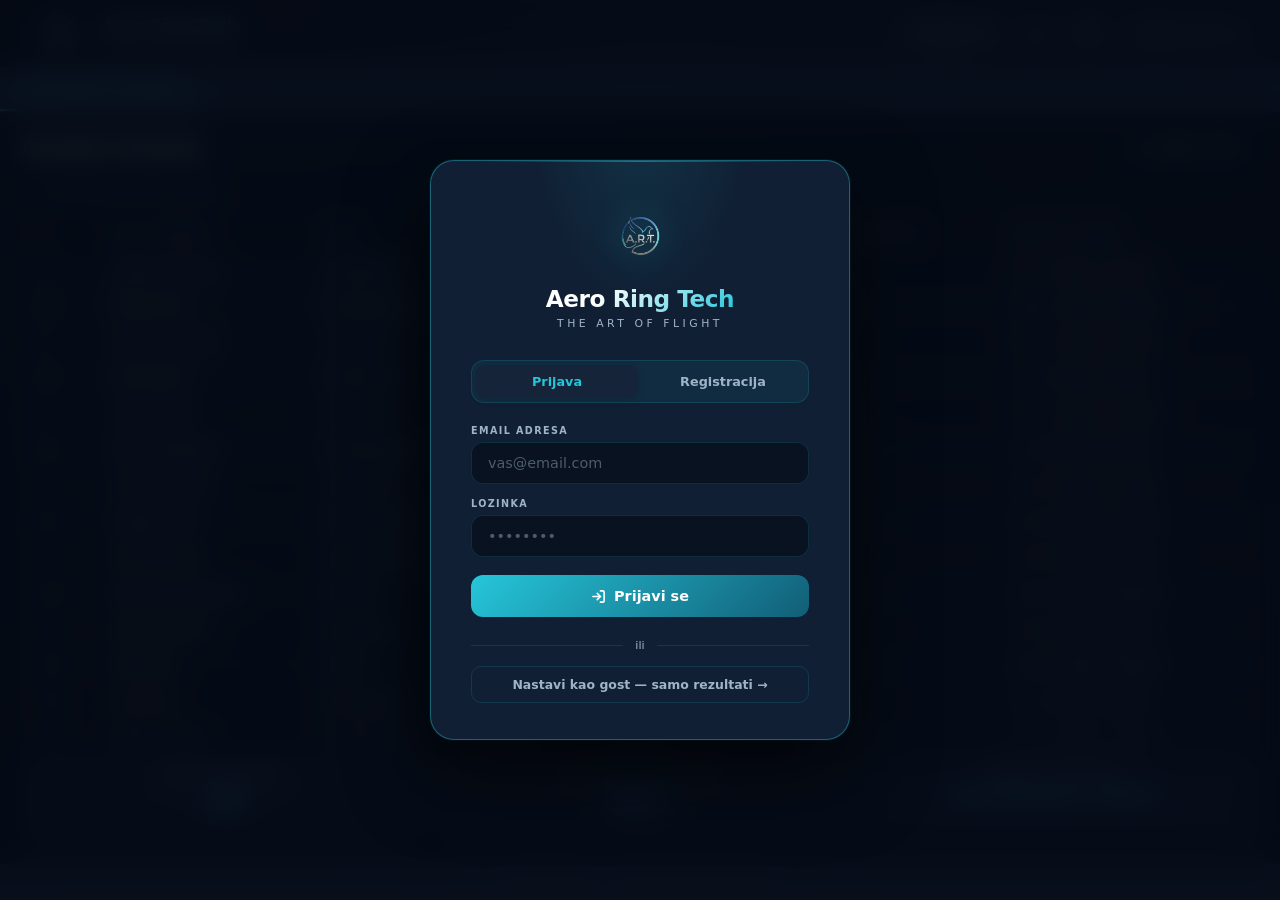
==== commit dcd70763: "Povezan live Render backend" ====
--- a/index.html
+++ b/index.html
@@ -87,7 +87,6 @@
         <div class="controls-section">
           <div class="lbl" data-i18n="lblConn"></div>
           <div class="controls">
-            <div class="no-ble-warn" id="no-ble-warn"></div>
             <button class="btn-connect" id="btn-connect">
               <svg width="15" height="15" viewBox="0 0 24 24" fill="none" stroke="currentColor" stroke-width="2.5" stroke-linecap="round"><path d="M8 6L4 10l4 4M16 6l4 4-4 4M14 4l-4 16"/></svg>
               <span data-i18n="btnConnect"></span>
@@ -104,23 +103,6 @@
             <button class="btn-reset" id="btn-reset" data-i18n="btnReset"></button>
           </div>
         </div>
-        <div class="cfg-section">
-          <div class="lbl" data-i18n="lblBLECfg"></div>
-          <div class="cfg-block">
-            <div class="cfg-field"><label>Service UUID</label><input id="cfg-svc" value="0000fff0-0000-1000-8000-00805f9b34fb" spellcheck="false"></div>
-            <div class="cfg-field"><label>Characteristic UUID</label><input id="cfg-char" value="0000fff1-0000-1000-8000-00805f9b34fb" spellcheck="false"></div>
-            <div class="cfg-field">
-              <label data-i18n="lblDataFmt"></label>
-              <select id="cfg-fmt">
-                <option value="float32"   data-i18n="fmtFloat32"></option>
-                <option value="uint16_cm" data-i18n="fmtUint16cm"></option>
-                <option value="uint16_m"  data-i18n="fmtUint16m"></option>
-                <option value="text"      data-i18n="fmtText"></option>
-                <option value="json"      data-i18n="fmtJSON"></option>
-              </select>
-            </div>
-          </div>
-        </div>
       </aside>
       <div class="graph-panel">
         <div class="graph-hdr">
@@ -158,7 +140,10 @@
               <span data-i18n="btnDisconnect"></span>
             </button>
           </div>
-          <div class="no-ble-warn" id="p2-no-ble" style="width:100%;max-width:400px;text-align:center;"></div>
+          <div class="lora-handshake-row" id="lora-handshake-row">
+            <div class="dot" id="dot-lora"></div>
+            <span id="lora-handshake-txt"></span>
+          </div>
         </div>
         <div class="lbl" data-i18n="p2DevInfo"></div>
         <div class="info-grid">
@@ -209,8 +194,23 @@
           </button>
         </div>
       </div>
-      <!-- RIGHT: list -->
+      <!-- RIGHT: session + programmed list -->
       <div class="rings-right">
+        <div class="lbl" data-i18n="p3SessionSection"></div>
+        <div class="rings-table-wrap rings-session-wrap">
+          <table class="data-table" id="session-rings-table">
+            <thead>
+              <tr>
+                <th data-i18n="p3SessionColID"></th>
+                <th data-i18n="p3SessionColSlot"></th>
+                <th data-i18n="p3SessionColTime"></th>
+                <th></th>
+              </tr>
+            </thead>
+            <tbody id="session-rings-tbody"></tbody>
+          </table>
+        </div>
+        <p class="session-hint" data-i18n="p3SessionHint"></p>
         <div class="lbl" data-i18n="p3ListSection"></div>
         <div class="rings-table-wrap">
           <table class="data-table" id="rings-table">
@@ -289,8 +289,8 @@
 <!-- ── FOOTER ── -->
 <footer>
   <span>Aero Ring Tech</span><span>·</span>
-  <span>Web Bluetooth API</span><span>·</span>
-  <span data-i18n="footerReq"></span>
+  <span>LoRa Long-Range Telemetry</span>
+  <a class="emu-launch-link" href="emulator.html" target="_blank" title="Open Hardware Emulator (dev)">⚙</a>
 </footer>
 
 <!-- ── MODAL: Add Result ── -->
--- a/css/style.css
+++ b/css/style.css
@@ -174,7 +174,7 @@
 
 /* smooth theme / lang transitions */
 header,nav,aside,.page-scroll,.page-inner,footer,
-.height-card,.stat-box,.cfg-block,.graph-wrap,.graph-panel,
+.height-card,.stat-box,.graph-wrap,.graph-panel,
 .status-badge,.info-card,.ring-reader,.form-block,
 .sum-card,.modal-box,.data-table th,.results-table th,
 input,select,textarea,.tbl-wrap { transition:background .25s ease,border-color .2s ease,color .2s ease,box-shadow .2s ease; }
@@ -379,24 +379,6 @@
 }
 .btn-reset:hover { background:var(--a-glow2); color:var(--text); border-color:var(--border-h); }
 
-/* no-BLE warning */
-.no-ble-warn { display:none; padding:10px 13px; background:rgba(251,146,60,.07); border:1px solid rgba(251,146,60,.3); border-radius:10px; font-size:.73rem; color:#fdba74; line-height:1.5; }
-
-/* config block */
-.cfg-block {
-  background:var(--card); border:1px solid var(--border); border-radius:12px;
-  padding:12px 13px; display:flex; flex-direction:column; gap:10px;
-  backdrop-filter:blur(10px); box-shadow:var(--card-shadow);
-}
-.cfg-field label { display:block; font-size:.6rem; color:var(--muted); margin-bottom:4px; font-weight:700; text-transform:uppercase; letter-spacing:1.2px; }
-.cfg-field input,.cfg-field select {
-  width:100%; background:var(--inp-bg); border:1px solid var(--border);
-  border-radius:8px; padding:7px 10px; color:var(--text);
-  font-size:.73rem; font-family:'Consolas','Courier New',monospace;
-  transition:border-color .2s,box-shadow .2s;
-}
-.cfg-field input:focus,.cfg-field select:focus { outline:none; border-color:var(--accent); box-shadow:var(--inp-shadow); }
-.cfg-field select option { background:var(--card-solid); color:var(--text); }
 
 /* graph panel */
 .graph-panel { display:flex; flex-direction:column; padding:16px 20px; gap:12px; overflow:hidden; }
@@ -440,6 +422,16 @@
 
 .device-status-row { display:flex; align-items:center; gap:12px; font-size:.95rem; }
 .device-conn-btns { display:flex; gap:12px; flex-wrap:wrap; justify-content:center; }
+.lora-handshake-row {
+  display:flex; align-items:center; gap:10px;
+  padding:8px 18px; border-radius:10px;
+  background:var(--a-glow2); border:1px solid var(--border);
+  font-size:.82rem; color:var(--muted);
+  transition:background .35s, border-color .35s, color .35s;
+}
+.lora-handshake-row.active {
+  background:var(--green-g); border-color:var(--green); color:var(--green);
+}
 
 .dev-btn {
   display:flex; align-items:center; gap:9px;
@@ -534,6 +526,7 @@
 .btn-save-ring:disabled { opacity:.35; cursor:not-allowed; transform:none; box-shadow:none; }
 
 .rings-table-wrap { flex:1; overflow-y:auto; }
+.rings-session-wrap { flex:0 0 auto; max-height:220px; overflow-y:auto; }
 .data-table { width:100%; border-collapse:collapse; font-size:.82rem; }
 .data-table th {
   background:var(--table-head); padding:10px 13px; text-align:left;
@@ -546,6 +539,29 @@
 .empty-row td { text-align:center; color:var(--muted); font-style:italic; padding:24px; }
 .badge { display:inline-flex; align-items:center; justify-content:center; padding:3px 10px; border-radius:999px; font-size:.68rem; font-weight:700; }
 .badge-ring { background:rgba(38,198,218,0.12); color:var(--accent); border:1px solid rgba(38,198,218,0.25); }
+
+/* ── Session ring rows ── */
+.session-ring-row { cursor:pointer; }
+.session-ring-row:hover td { background:var(--table-hover); }
+.session-ring-row.selected td { background:var(--a-glow); }
+.session-ring-row.selected .badge-ring {
+  background:rgba(38,198,218,0.22); border-color:var(--accent);
+  box-shadow:0 0 0 2px rgba(38,198,218,0.30);
+}
+@keyframes rowFlash { 0%{background:rgba(38,198,218,0.20)} 100%{background:transparent} }
+.session-ring-row.newest td { animation:rowFlash 1.4s ease-out forwards; }
+.session-ring-row.selected.newest td { animation:none; }
+
+.session-hint {
+  font-size:.73rem; color:var(--muted); font-style:italic; margin-top:-4px;
+}
+
+/* ── Ring ID display: flash on select ── */
+@keyframes ringIdFlash {
+  0%   { box-shadow:0 0 0 3px var(--accent), 0 0 18px rgba(38,198,218,0.45); }
+  100% { box-shadow:none; }
+}
+.ring-id-box.highlight { animation:ringIdFlash .7s ease-out forwards; }
 
 /* ══════════════════════════════════════════
    PAGE 4 — RESULTS
@@ -691,7 +707,14 @@
   display:flex; align-items:center; justify-content:center;
   font-size:.68rem; color:var(--footer-txt);
   background:var(--surface); border-top:1px solid var(--border); gap:14px;
-}
+  position:relative;
+}
+.emu-launch-link {
+  position:absolute; right:14px; top:50%; transform:translateY(-50%);
+  font-size:.82rem; color:var(--muted); opacity:.30; text-decoration:none;
+  line-height:1; transition:opacity .2s, color .2s;
+}
+.emu-launch-link:hover { opacity:.75; color:var(--accent); }
 
 /* ══════════════════════════════════════════
    TOAST
@@ -745,8 +768,7 @@
   .stats-row { gap:6px; }
   .stat-box { padding:8px; }
   .stat-val { font-size:1rem; }
-  .tracking-aside .controls-section,
-  .tracking-aside .cfg-section { display:none; }
+  .tracking-aside .controls-section { display:none; }
 
   .info-grid { grid-template-columns:1fr 1fr; }
 
@@ -1095,3 +1117,4 @@
 }
 .detail-table tbody tr:last-child td { border-bottom:none; }
 .detail-table tbody tr:hover td { background:var(--hover); }
+.pig-color-dot { display:inline-block; width:8px; height:8px; border-radius:50%; margin-right:7px; vertical-align:middle; flex-shrink:0; }
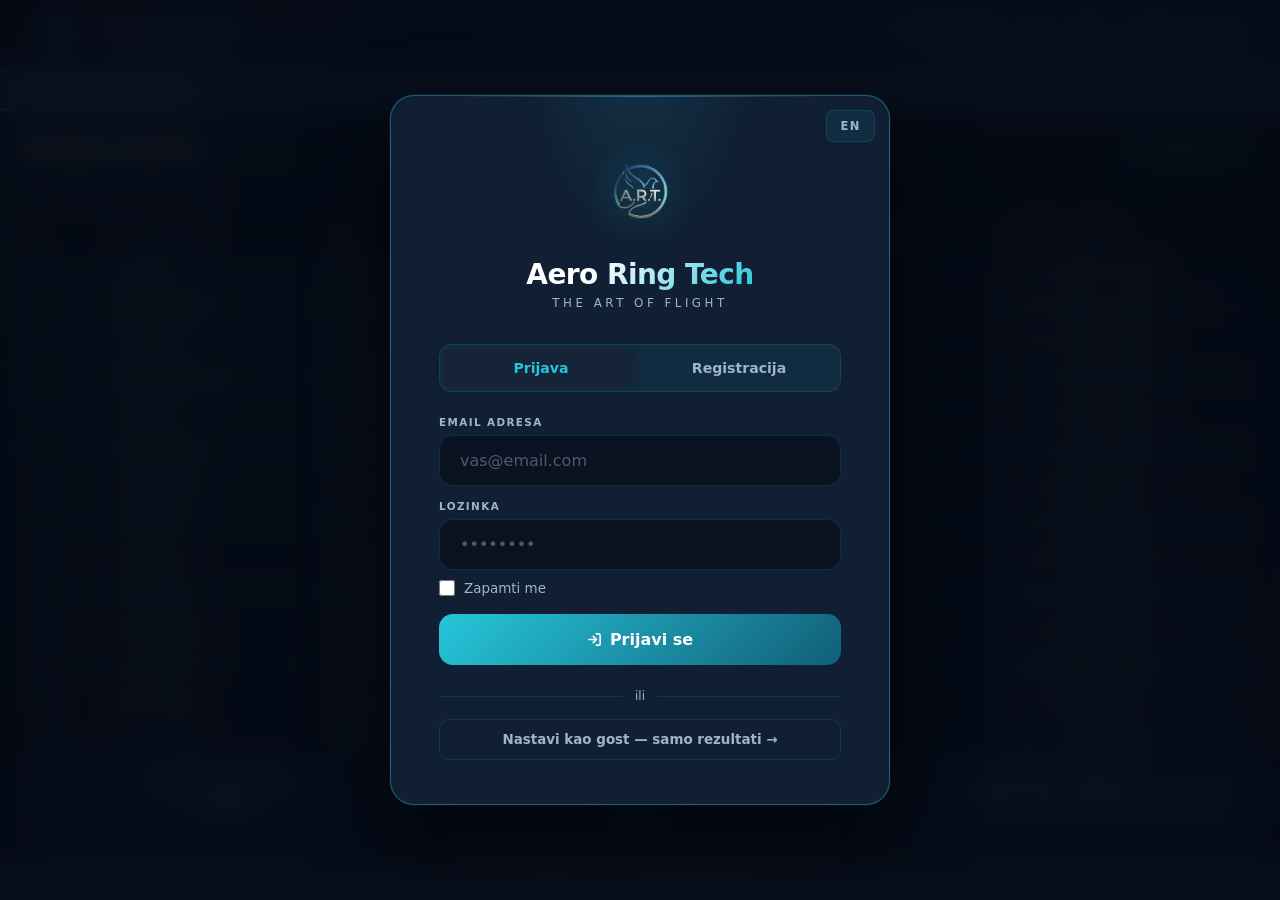
==== commit 48c6df02: "Sredjena log in stranica, sredjeni prstenovi (duplo programiranje), sredjeno povezi lora mrezu" ====
--- a/index.html
+++ b/index.html
@@ -220,6 +220,7 @@
                 <th data-i18n="p3ColName"></th>
                 <th data-i18n="p3ColClub"></th>
                 <th data-i18n="p3ColTime"></th>
+                <th></th>
               </tr>
             </thead>
             <tbody id="rings-tbody"></tbody>
@@ -316,6 +317,7 @@
 <!-- ── LOGIN OVERLAY ── -->
 <div class="login-overlay" id="login-overlay">
   <div class="login-card">
+    <button class="login-lang-btn" id="login-lang-btn">EN</button>
     <img class="login-logo" src="Logo.png" alt="ART Logo">
     <div class="login-brand">Aero Ring Tech</div>
     <div class="login-tagline">The Art of Flight</div>
@@ -335,6 +337,10 @@
       <div class="login-field">
         <label for="login-pass" data-i18n="fldPassword">Lozinka</label>
         <input type="password" id="login-pass" placeholder="••••••••" autocomplete="current-password" required>
+      </div>
+      <div class="login-remember-row">
+        <input type="checkbox" id="login-remember" class="login-remember-chk">
+        <label for="login-remember" data-i18n="rememberMe">Zapamti me</label>
       </div>
       <div class="login-msg login-error" id="login-error"></div>
       <button type="submit" class="login-submit" id="login-btn">
--- a/css/style.css
+++ b/css/style.css
@@ -563,6 +563,31 @@
 }
 .ring-id-box.highlight { animation:ringIdFlash .7s ease-out forwards; }
 
+/* ── Session ring: programmed/locked state ── */
+.session-ring-row.programmed { cursor:default; opacity:.48; }
+.session-ring-row.programmed .badge-ring {
+  background:rgba(100,116,139,.10); color:var(--muted); border-color:rgba(100,116,139,.20);
+}
+.prog-check {
+  display:inline-flex; align-items:center; margin-left:7px;
+  font-size:.75rem; font-weight:700; color:var(--green);
+}
+
+/* ── Programmed rings table: edit button ── */
+.row-edit {
+  display:inline-flex; align-items:center; justify-content:center;
+  background:transparent; border:none; color:var(--accent);
+  cursor:pointer; padding:4px 7px; border-radius:6px;
+  transition:color .15s, background .15s;
+}
+.row-edit:hover { background:rgba(38,198,218,.10); color:var(--accent2); }
+
+/* ── Form: edit-mode indicator ── */
+.form-block.editing {
+  border-color:rgba(38,198,218,.45);
+  box-shadow:0 0 0 1px rgba(38,198,218,.15);
+}
+
 /* ══════════════════════════════════════════
    PAGE 4 — RESULTS
 ══════════════════════════════════════════*/
@@ -831,8 +856,8 @@
   background:var(--card-solid);
   border:1px solid var(--border-h);
   border-radius:24px;
-  padding:44px 40px 36px;
-  width:100%; max-width:420px;
+  padding:52px 48px 44px;
+  width:100%; max-width:500px;
   display:flex; flex-direction:column; align-items:center;
   box-shadow:var(--login-card-shadow);
   position:relative; overflow:hidden;
@@ -849,33 +874,54 @@
   pointer-events:none;
 }
 
+.login-lang-btn {
+  position:absolute; top:14px; right:14px; z-index:2;
+  height:32px; padding:0 13px; font-size:.72rem; font-weight:700; letter-spacing:1.5px;
+  background:var(--a-glow2); border:1px solid var(--border); border-radius:8px;
+  color:var(--muted); cursor:pointer; font-family:inherit;
+  transition:background .2s,color .2s,border-color .2s;
+}
+.login-lang-btn:hover {
+  background:var(--a-glow); color:var(--accent); border-color:var(--border-h);
+}
+
 .login-logo {
-  height:64px; width:auto; margin-bottom:16px;
+  height:90px; width:auto; margin-bottom:20px;
   filter:var(--login-logo-filter);
 }
 .login-brand {
-  font-size:1.45rem; font-weight:800; letter-spacing:-0.02em;
+  font-size:1.75rem; font-weight:800; letter-spacing:-0.02em;
   background:linear-gradient(135deg,var(--text) 30%,var(--accent) 100%);
   -webkit-background-clip:text; -webkit-text-fill-color:transparent; background-clip:text;
 }
 .login-tagline {
-  font-size:.68rem; color:var(--muted); letter-spacing:3.5px;
-  text-transform:uppercase; margin-top:5px; margin-bottom:30px;
-}
-
-.login-form { width:100%; display:flex; flex-direction:column; gap:14px; }
-.login-field { display:flex; flex-direction:column; gap:6px; }
+  font-size:.74rem; color:var(--muted); letter-spacing:3.5px;
+  text-transform:uppercase; margin-top:5px; margin-bottom:34px;
+}
+
+.login-form { width:100%; display:flex; flex-direction:column; gap:16px; }
+.login-field { display:flex; flex-direction:column; gap:7px; }
 .login-field label {
-  font-size:.6rem; font-weight:700; text-transform:uppercase;
+  font-size:.65rem; font-weight:700; text-transform:uppercase;
   letter-spacing:1.4px; color:var(--muted);
 }
 .login-field input {
-  background:var(--inp-bg); border:1px solid var(--border); border-radius:12px;
-  padding:12px 16px; color:var(--text); font-size:.9rem; font-family:inherit; width:100%;
+  background:var(--inp-bg); border:1px solid var(--border); border-radius:14px;
+  padding:15px 20px; color:var(--text); font-size:1rem; font-family:inherit; width:100%;
   transition:border-color .2s,box-shadow .2s;
 }
 .login-field input:focus { outline:none; border-color:var(--accent); box-shadow:var(--inp-shadow); }
 .login-field input::placeholder { color:var(--muted); opacity:.45; }
+
+.login-remember-row {
+  display:flex; align-items:center; gap:9px; margin-top:-4px;
+}
+.login-remember-chk {
+  width:16px; height:16px; accent-color:var(--accent); cursor:pointer; flex-shrink:0;
+}
+.login-remember-row label {
+  font-size:.84rem; color:var(--muted); cursor:pointer; user-select:none;
+}
 
 .login-error {
   font-size:.78rem; color:var(--red);
@@ -886,10 +932,10 @@
 
 .login-submit {
   display:flex; align-items:center; justify-content:center; gap:8px;
-  width:100%; padding:13px; margin-top:4px;
+  width:100%; padding:16px; margin-top:4px;
   background:linear-gradient(135deg,var(--teal) 0%,var(--teal2) 100%);
-  color:#fff; border:none; border-radius:12px;
-  font-size:.9rem; font-weight:700; cursor:pointer; font-family:inherit;
+  color:#fff; border:none; border-radius:14px;
+  font-size:1rem; font-weight:700; cursor:pointer; font-family:inherit;
   transition:box-shadow .2s,transform .1s;
 }
 .login-submit:hover { box-shadow:var(--btn-primary-glow); transform:translateY(-1px); }
@@ -898,13 +944,13 @@
 
 .login-divider {
   width:100%; display:flex; align-items:center; gap:12px;
-  margin:22px 0 14px; color:var(--muted); font-size:.7rem;
+  margin:24px 0 16px; color:var(--muted); font-size:.75rem;
 }
 .login-divider::before,.login-divider::after { content:''; flex:1; height:1px; background:var(--border); }
 
 .login-guest-btn {
   background:transparent; border:1px solid var(--border); border-radius:10px;
-  padding:10px 20px; color:var(--muted); font-size:.78rem; font-weight:600;
+  padding:12px 24px; color:var(--muted); font-size:.84rem; font-weight:600;
   cursor:pointer; font-family:inherit; width:100%;
   transition:background .2s,color .2s,border-color .2s;
 }
@@ -950,12 +996,12 @@
   display:flex; width:100%; gap:4px; padding:4px;
   background:var(--a-glow2);
   border:1px solid var(--border); border-radius:13px;
-  margin-bottom:22px; flex-shrink:0;
+  margin-bottom:24px; flex-shrink:0;
 }
 .login-tab {
-  flex:1; padding:9px 14px;
+  flex:1; padding:11px 16px;
   background:transparent; border:none; border-radius:9px;
-  color:var(--muted); font-size:.8rem; font-weight:600;
+  color:var(--muted); font-size:.88rem; font-weight:600;
   cursor:pointer; font-family:inherit;
   transition:background .2s,color .2s,box-shadow .15s;
 }
@@ -978,13 +1024,13 @@
 @media (max-width:480px) { .reg-fields-row { grid-template-columns:1fr; } }
 
 .login-field select {
-  width:100%; background:var(--inp-bg); border:1px solid var(--border); border-radius:12px;
-  padding:12px 16px; color:var(--text); font-size:.9rem; font-family:inherit;
+  width:100%; background:var(--inp-bg); border:1px solid var(--border); border-radius:14px;
+  padding:15px 20px; color:var(--text); font-size:1rem; font-family:inherit;
   transition:border-color .2s,box-shadow .2s; cursor:pointer;
   appearance:none;
   background-image:url("data:image/svg+xml,%3Csvg xmlns='http://www.w3.org/2000/svg' width='12' height='12' viewBox='0 0 24 24' fill='none' stroke='%2394a3b8' stroke-width='2.5' stroke-linecap='round'%3E%3Cpolyline points='6 9 12 15 18 9'/%3E%3C/svg%3E");
-  background-repeat:no-repeat; background-position:right 14px center;
-  padding-right:38px;
+  background-repeat:no-repeat; background-position:right 16px center;
+  padding-right:40px;
 }
 .login-field select:focus { outline:none; border-color:var(--accent); box-shadow:var(--inp-shadow); }
 .login-field select option { background:var(--card-solid); color:var(--text); }
@@ -1012,8 +1058,8 @@
 }
 
 @media (max-width:768px) {
-  .login-card { padding:30px 22px 26px; }
-  .login-logo { height:50px; }
+  .login-card { padding:32px 24px 28px; }
+  .login-logo { height:64px; }
   .user-name { display:none; }
   .hdr-btn-login span { display:none; }
 }
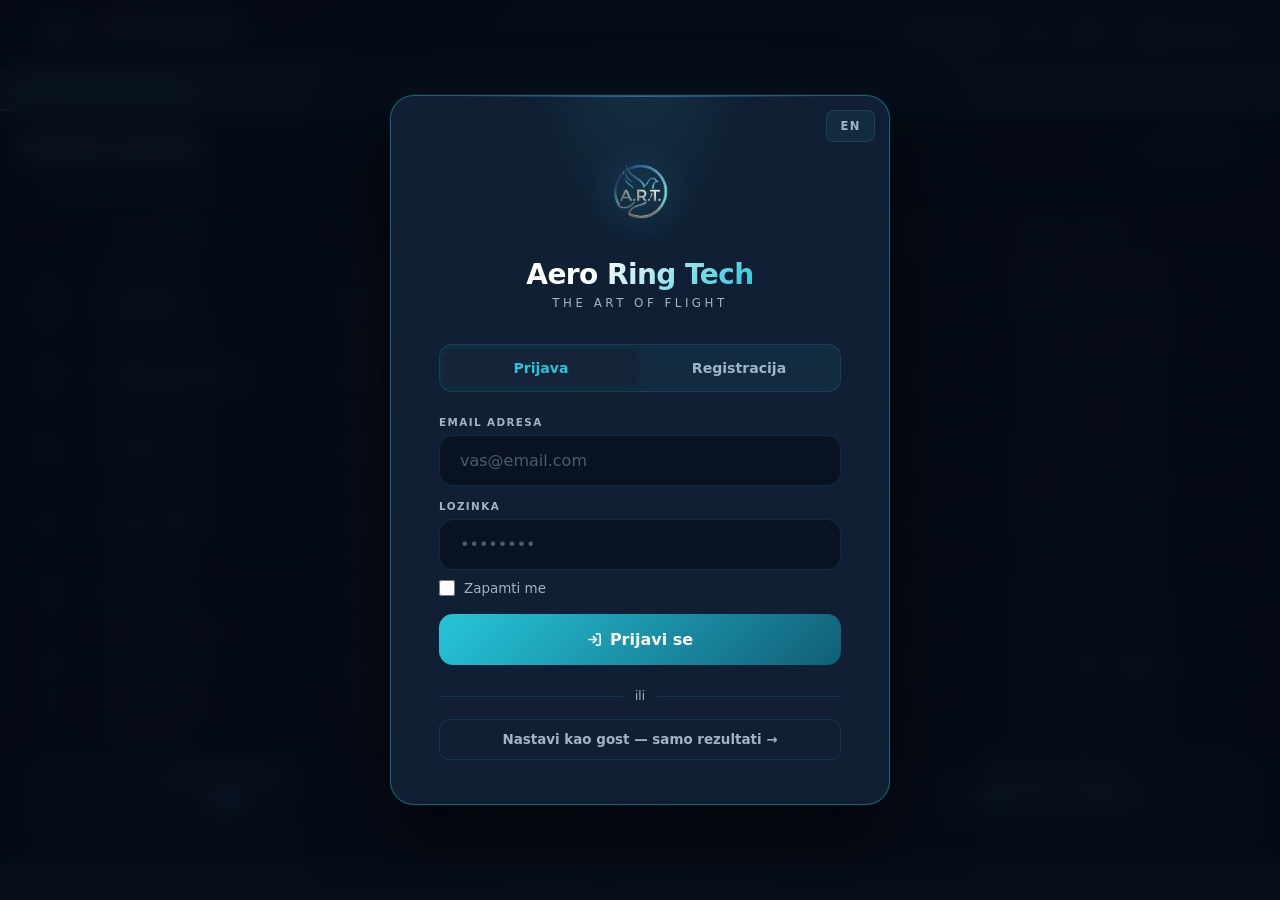
==== commit db30819c: "responsive design za mobilni telefon" ====
--- a/index.html
+++ b/index.html
@@ -2,7 +2,7 @@
 <html lang="sr" data-theme="dark">
 <head>
 <meta charset="UTF-8">
-<meta name="viewport" content="width=device-width, initial-scale=1.0">
+<meta name="viewport" content="width=device-width, initial-scale=1.0, maximum-scale=1.0, user-scalable=no, viewport-fit=cover">
 <title>ART - Aero Ring Tech</title>
 <link rel="stylesheet" href="css/style.css">
 </head>
--- a/css/style.css
+++ b/css/style.css
@@ -157,6 +157,7 @@
 /* ══════════════════════════════════════════
    BASE
 ══════════════════════════════════════════*/
+html { overflow-x:hidden; }
 html,body {
   height:100%;
   background:var(--bg);
@@ -767,7 +768,7 @@
 ::-webkit-scrollbar-track { background:transparent; }
 
 /* ══════════════════════════════════════════
-   RESPONSIVE
+   RESPONSIVE — MOBILE-FIRST
 ══════════════════════════════════════════*/
 @media (max-width:1024px) {
   .tracking-layout { grid-template-columns:220px 1fr; }
@@ -775,12 +776,54 @@
   .rings-layout { grid-template-columns:285px 1fr; }
 }
 
+/* ── 768px: tablets & phones ──────────────────────────────────────── */
 @media (max-width:768px) {
-  body { grid-template-rows:54px 44px 1fr 30px; }
+  /* Body: footer row becomes spacer matching fixed bottom nav height */
+  body { grid-template-rows:54px 0 1fr calc(58px + env(safe-area-inset-bottom)); overflow-x:hidden; }
+
+  /* ── Header ── */
+  header { min-height:54px; height:54px; padding:0 12px; }
+  .brand-logo { height:44px; }
   .brand-sub { display:none; }
-  .nav-tab { padding:0 12px; font-size:.75rem; gap:5px; }
-  .nav-tab .nav-txt { display:none; }
-
+  .brand-name { font-size:.9rem; }
+  .header-right { gap:6px; }
+  #btn-lang { height:32px; padding:0 9px; font-size:.7rem; }
+  #btn-theme { width:32px; height:32px; }
+  #status-txt { display:none; }
+  .status-badge { padding:5px 10px; }
+  .user-name { display:none; }
+  .hdr-btn-login span { display:none; }
+
+  /* ── Bottom navigation tab bar ── */
+  nav {
+    position:fixed; bottom:0; left:0; right:0; top:auto;
+    z-index:300;
+    height:calc(58px + env(safe-area-inset-bottom));
+    padding-bottom:env(safe-area-inset-bottom);
+    border-top:1px solid var(--border); border-bottom:none;
+    overflow:visible;
+    display:grid; grid-template-columns:repeat(4,1fr);
+    backdrop-filter:blur(16px); -webkit-backdrop-filter:blur(16px);
+  }
+  nav::-webkit-scrollbar { display:none; }
+  .nav-tab {
+    flex-direction:column; gap:3px;
+    padding:6px 4px 4px;
+    font-size:.58rem; letter-spacing:.2px;
+    border-bottom:none; border-top:2px solid transparent;
+    height:100%; align-items:center; justify-content:center;
+    white-space:normal; text-align:center; min-height:44px;
+  }
+  .nav-tab .nav-txt { display:block; }
+  .nav-tab.active { border-bottom-color:transparent; border-top-color:var(--accent); }
+
+  /* Footer: invisible spacer so content clears fixed bottom nav */
+  footer { visibility:hidden; pointer-events:none; border:none; }
+
+  /* Toast: rise above bottom nav */
+  #toast { bottom:calc(68px + env(safe-area-inset-bottom)); }
+
+  /* ── PAGE 1 — Tracking ── */
   .tracking-layout { grid-template-columns:1fr; grid-template-rows:auto 1fr; }
   .tracking-aside {
     flex-direction:row; flex-wrap:wrap; padding:10px 14px;
@@ -793,28 +836,81 @@
   .stats-row { gap:6px; }
   .stat-box { padding:8px; }
   .stat-val { font-size:1rem; }
-  .tracking-aside .controls-section { display:none; }
-
-  .info-grid { grid-template-columns:1fr 1fr; }
-
+  .tracking-aside .controls-section { display:block; }
+  .tracking-aside .controls { flex-direction:row; flex-wrap:wrap; gap:6px; }
+  .tracking-aside .controls button { width:auto; min-height:44px; padding:9px 14px; font-size:.78rem; }
+
+  /* ── PAGE 2 — Device ── */
+  .info-grid { grid-template-columns:repeat(2,1fr); }
+
+  /* ── PAGE 3 — Rings ── */
   .rings-layout { grid-template-columns:1fr; grid-template-rows:auto 1fr; }
-  .rings-left { border-right:none; border-bottom:1px solid var(--border); padding:14px; max-height:60vh; }
+  .rings-left { border-right:none; border-bottom:1px solid var(--border); padding:14px; max-height:45vh; }
   .rings-right { padding:14px; }
-
-  .summary-strip { grid-template-columns:1fr 1fr; }
-  .results-toolbar { padding:12px 14px 0; gap:7px; }
-  .toolbar-btn { padding:8px 12px; font-size:.75rem; }
-  .tbl-wrap { padding:10px 14px 0; }
-  .modal-box { padding:22px; }
-}
-
+  .rings-table-wrap { overflow-x:auto; -webkit-overflow-scrolling:touch; }
+  .data-table { min-width:380px; }
+  .form-row input { min-height:44px; font-size:1rem; }
+
+  /* ── PAGE 4 — Results ── */
+  .results-toolbar { padding:12px 14px 0; gap:6px; }
+  .results-controls { padding:8px 14px 0; }
+  .toolbar-btn { min-height:44px; padding:10px 12px; font-size:.75rem; }
+  .sort-pill { min-height:40px; padding:9px 13px; }
+  .tbl-wrap { padding:10px 14px 0; overflow-x:auto; -webkit-overflow-scrolling:touch; }
+  .results-table { min-width:560px; }
+  .summary-strip { padding:12px 14px 14px; gap:8px; }
+  .sum-card { padding:12px 10px; }
+  .modal-row input { min-height:44px; font-size:1rem; }
+
+  /* ── Expanded accordion row ── */
+  .expanded-content { flex-direction:column; gap:10px; }
+  .exp-left { flex:none; width:100%; }
+  .mini-chart-wrap { width:100%; }
+
+  /* ── Detail modal: bottom sheet on mobile ── */
+  .detail-modal-box { width:100vw; max-width:100vw; border-radius:20px 20px 0 0; }
+  #detail-modal.open { align-items:flex-end; padding:0; }
+
+  /* ── Add-result modal: full-width centered ── */
+  .modal-box { padding:22px; max-width:calc(100vw - 32px); }
+
+  /* ── Login card ── */
+  .login-card { padding:32px 22px 28px; }
+  .login-logo { height:64px; }
+  .login-field input { font-size:1rem; }
+  .login-field select { font-size:1rem; }
+  .reg-fields-row { grid-template-columns:1fr; }
+}
+
+/* ── 480px: small phones ──────────────────────────────────────────── */
 @media (max-width:480px) {
+  body { grid-template-rows:50px 0 1fr calc(54px + env(safe-area-inset-bottom)); }
+  header { min-height:50px; height:50px; padding:0 10px; }
+  .brand-logo { height:40px; }
+  .brand-name { font-size:.85rem; }
+  .header-right { gap:5px; }
+  .status-badge { display:none; }
+
+  nav { height:calc(54px + env(safe-area-inset-bottom)); }
+  #toast { bottom:calc(64px + env(safe-area-inset-bottom)); }
+
+  /* Tracking */
+  .h-num { font-size:2.4rem; }
+  .tracking-aside .controls button { min-height:44px; padding:8px 10px; font-size:.72rem; }
+
+  /* Device */
   .info-grid { grid-template-columns:1fr; }
-  .summary-strip { grid-template-columns:1fr; }
-  .brand-name { font-size:.9rem; }
-  #btn-lang { padding:0 9px; font-size:.7rem; }
-  .status-badge { padding:5px 11px; font-size:.72rem; }
-  .h-num { font-size:2.4rem; }
+
+  /* Results */
+  .summary-strip { grid-template-columns:1fr; gap:6px; padding:8px 14px 12px; }
+  .results-title { font-size:.9rem; }
+  .toolbar-btn span { display:none; }
+  .sort-pill { padding:8px 10px; font-size:.68rem; min-height:38px; }
+
+  /* Login */
+  .login-card { padding:28px 16px 22px; border-radius:16px; }
+  .login-brand { font-size:1.4rem; }
+  .login-logo { height:56px; margin-bottom:14px; }
 }
 
 /* ══════════════════════════════════════════
@@ -1021,7 +1117,6 @@
 .reg-fields-row {
   display:grid; grid-template-columns:1fr 1fr; gap:12px;
 }
-@media (max-width:480px) { .reg-fields-row { grid-template-columns:1fr; } }
 
 .login-field select {
   width:100%; background:var(--inp-bg); border:1px solid var(--border); border-radius:14px;
@@ -1057,12 +1152,6 @@
   border:1px solid rgba(34,211,165,.22);
 }
 
-@media (max-width:768px) {
-  .login-card { padding:32px 24px 28px; }
-  .login-logo { height:64px; }
-  .user-name { display:none; }
-  .hdr-btn-login span { display:none; }
-}
 
 /* ══════════════════════════════════════════
    RESULT ROW ACCORDION
